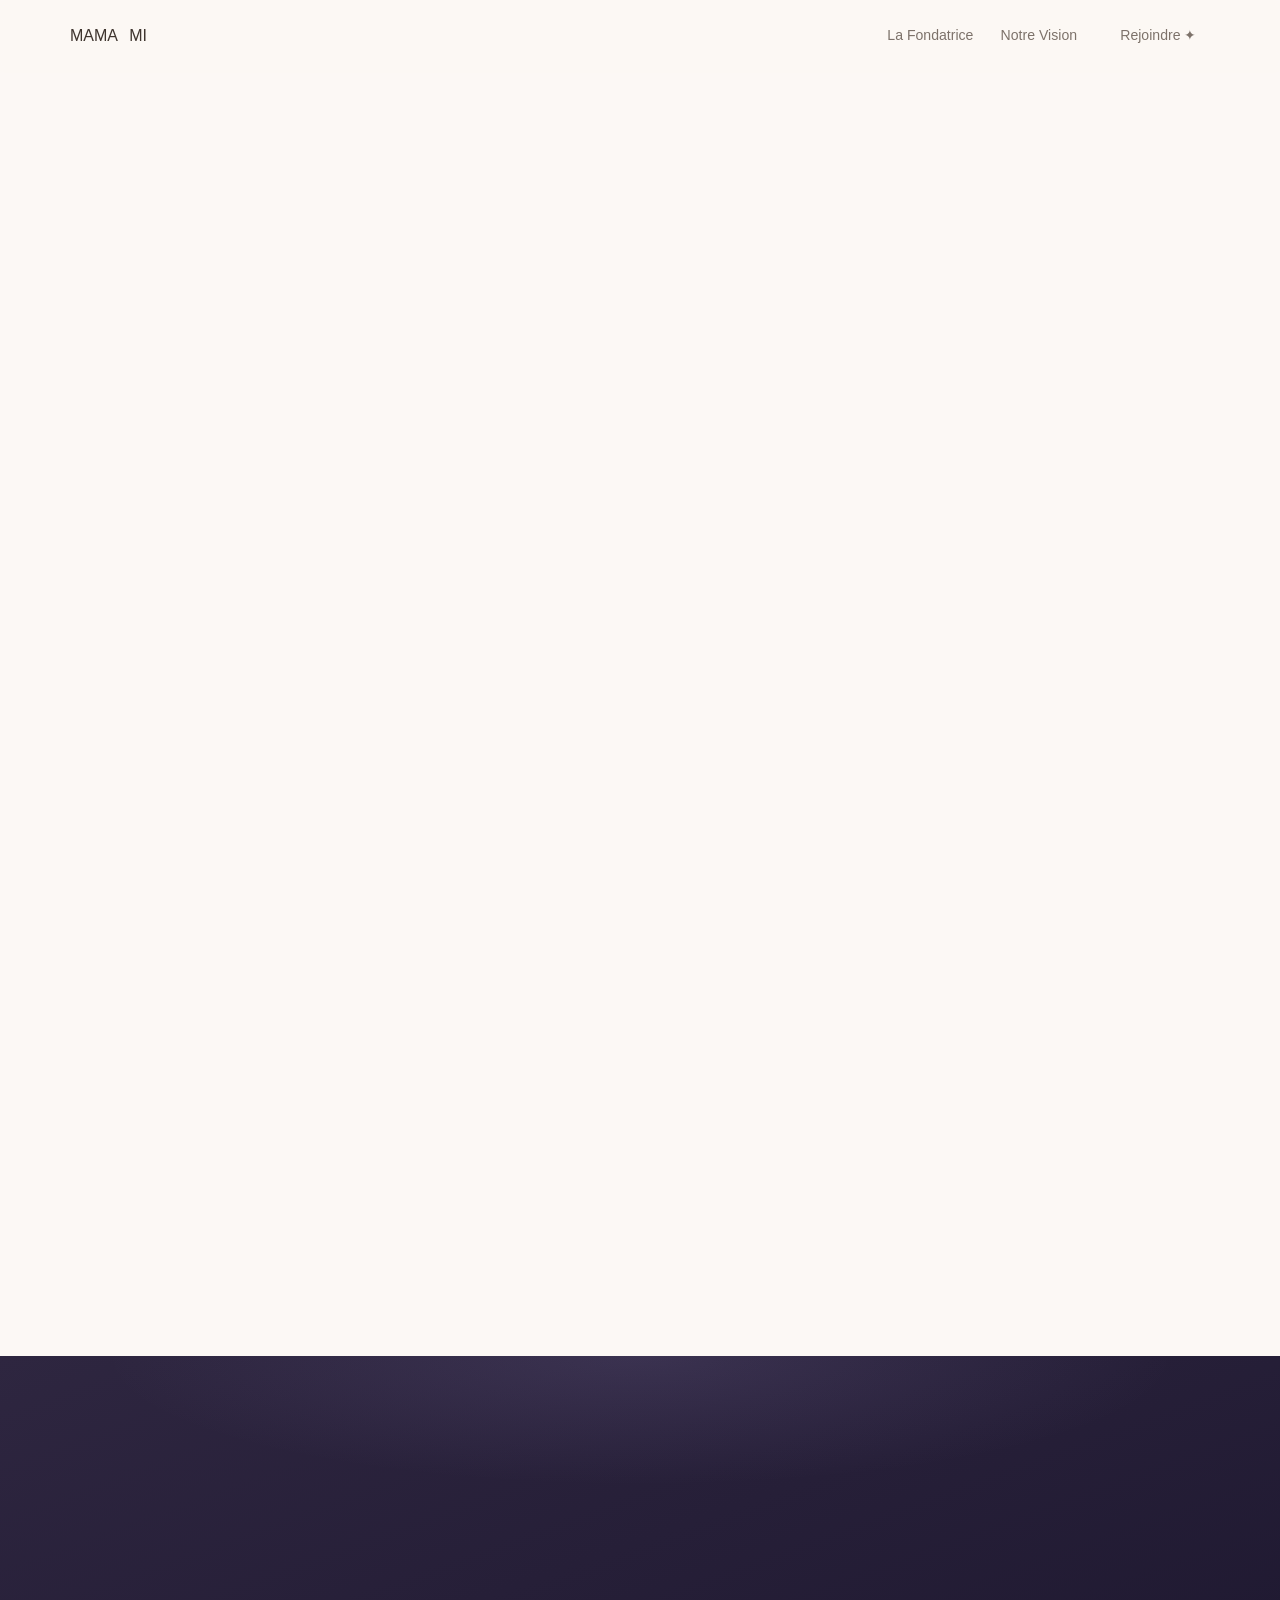
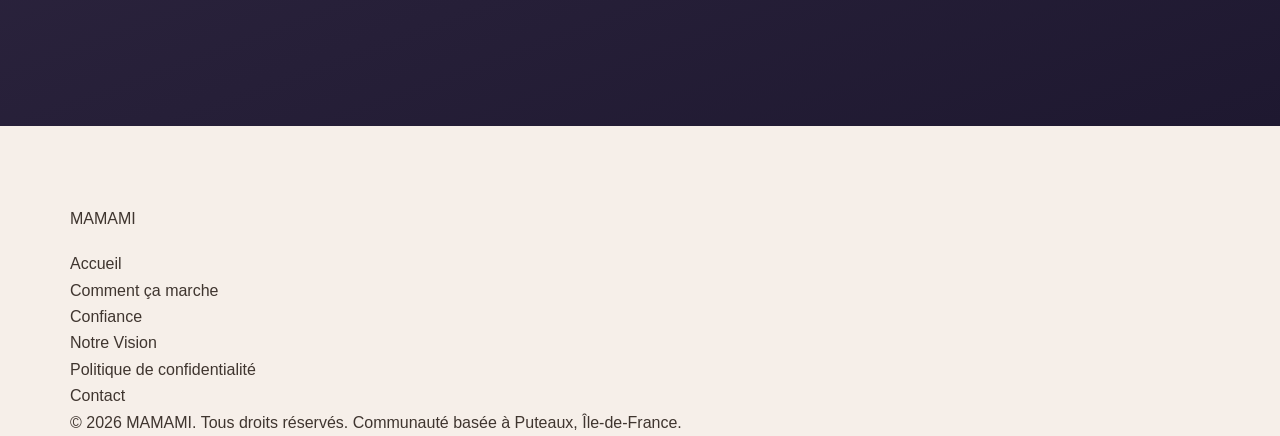
==== fondatrice.html @ 54c0ead6 "Initial commit — MAMAMI landing page" ====
<!DOCTYPE html>
<html lang="fr">

<head>
    <meta charset="UTF-8">
    <meta name="viewport" content="width=device-width, initial-scale=1.0">
    <title>La Fondatrice — MAMAMI</title>
    <meta name="description"
        content="Découvrez l'histoire de la fondatrice de MAMAMI et pourquoi elle a créé cette communauté d'entraide vérifiée pour mamans solos en Île-de-France.">
    <meta name="theme-color" content="#C4704B">
    <link rel="stylesheet" href="css/style.css">
    <link rel="icon"
        href="data:image/svg+xml,<svg xmlns='http://www.w3.org/2000/svg' viewBox='0 0 100 100'><text y='.9em' font-size='90'>🤝</text></svg>">
</head>

<body>

    <!-- ===== NAVIGATION ===== -->
    <nav class="nav" id="nav">
        <div class="container nav__inner">
            <a href="/" class="nav__logo">MAMA<span>MI</span></a>
            <ul class="nav__links" id="navLinks">
                <li><a href="fondatrice.html">La Fondatrice</a></li>
                <li><a href="vision.html">Notre Vision</a></li>
                <li><a href="index.html#rejoindre" class="nav__cta">Rejoindre ✦</a></li>
            </ul>
            <button class="nav__toggle" id="navToggle" aria-label="Menu">
                <span></span><span></span><span></span>
            </button>
        </div>
    </nav>

    <!-- ===== FOUNDER STORY ===== -->
    <section class="story">
        <div class="container">
            <div class="story__content reveal">
                <span class="label">La fondatrice</span>
                <h1>Bonjour, je suis Zeynep.</h1>
                <p class="story__lead">
                    Je suis maman solo, et je vis à Puteaux. Comme beaucoup d'entre vous, j'ai connu cette sensation de
                    vertige quand on réalise que l'on doit tout porter : la charge mentale, le travail, l'éducation, et
                    l'imprévu qui vient tout bousculer.
                </p>
                <p class="story__lead">
                    Un soir de fièvre, avec une réunion cruciale le lendemain matin à 8h et absolument personne pour
                    m'aider, j'ai touché du doigt la réalité brutale de l'isolement parental en ville. Pas de famille à
                    côté, pas de voisin à qui confier ses clés. Juste moi.
                </p>
            </div>
        </div>
    </section>

    <!-- ===== THE WHY ===== -->
    <section class="pillars" style="background: var(--color-bg-warm);">
        <div class="container">
            <div class="section-header reveal">
                <span class="label">Le déclic</span>
                <h2>Transformer la vulnérabilité en force</h2>
            </div>

            <div class="story__content reveal" style="max-width: 720px; margin: var(--space-xl) auto 0;">
                <p class="story__lead">
                    Pendant longtemps, j'ai cru que demander de l'aide était un aveu d'échec. Que je devais être cette «
                    super maman » qui gère la tempête en silence. Mais la perfection est un mythe épuisant.
                </p>
                <p class="story__lead">
                    En discutant avec d'autres mamans à la sortie de l'école ou au parc de l'Île de Puteaux, j'ai
                    réalisé une chose frappante : nous étions des dizaines à vivre exactement la même chose, à 500
                    mètres d'écart. Nous étions toutes seules, séparément.
                </p>
                <p class="story__lead">
                    Alors j'ai fait quelque chose de simple : j'ai créé un groupe WhatsApp avec 5 mamans du quartier. On
                    s'est organisées. Lundi, c'est moi qui récupère tes enfants. Mercredi, c'est toi. On se relayait
                    naturellement, comme si ça avait toujours existé.
                </p>
                <p class="story__lead">
                    En trois semaines, ce petit groupe a changé ma vie. J'ai dormi une nuit complète pour la première
                    fois en des mois. J'ai pu honorer un rendez-vous professionnel sans culpabilité. Et surtout, mes
                    enfants avaient de nouveaux copains, et moi, de vraies alliées.
                </p>
                <p class="story__lead">
                    C'est de là qu'est née l'idée de MAMAMI. Si 5 mamans sur un groupe WhatsApp pouvaient transformer
                    nos quotidiens, que ferait un vrai réseau structuré, vérifié et bienveillant à l'échelle d'un
                    quartier entier ?
                </p>

                <div class="story__quote" style="margin-top: calc(var(--space-xl) * 0.8);">
                    <p>« Je ne veux plus jamais qu'une maman solo doive choisir entre son travail et son enfant par
                        manque d'une main tendue. Notre meilleure ressource, c'est nous. »</p>
                    <div
                        style="margin-top: 1rem; font-weight: 600; font-size: 1.1rem; color: var(--color-primary); text-align: right;">
                        — Zeynep</div>
                </div>
            </div>
        </div>
    </section>

    <!-- ===== FOUNDER VIDEO ===== -->
    <section class="founder-video">
        <div class="container">
            <div class="section-header reveal">
                <span class="label">En vidéo</span>
                <h2>Mon histoire, en 3 minutes</h2>
            </div>

            <div class="founder-video__wrapper reveal">
                <div class="founder-video__placeholder">
                    <div class="founder-video__play">▶</div>
                    <p class="founder-video__caption">Vidéo bientôt disponible — La fondatrice raconte l'histoire de
                        MAMAMI</p>
                </div>
            </div>
        </div>
    </section>

    <!-- ===== MY VISION ===== -->
    <section style="background: var(--color-bg-warm);">
        <div class="container">
            <div class="section-header reveal">
                <span class="label">Ma vision</span>
                <h2>Ce que je crois profondément</h2>
            </div>

            <div class="pillars__grid" style="margin-top: var(--space-xl);">
                <div class="pillar reveal reveal-delay-1">
                    <div class="pillar__icon">🤝</div>
                    <h3>L'entraide, pas la charité</h3>
                    <p>Chaque maman donne ET reçoit. Les Mamains garantissent l'équilibre. Personne ne doit se sentir
                        redevable. C'est de la réciprocité, pas de la pitié.</p>
                </div>

                <div class="pillar reveal reveal-delay-2">
                    <div class="pillar__icon">🛡️</div>
                    <h3>La confiance avant tout</h3>
                    <p>J'interviewe personnellement chaque nouvelle membre. C'est plus lent. C'est plus dur à scaler.
                        Mais c'est la seule façon de construire un vrai village.</p>
                </div>

                <div class="pillar reveal reveal-delay-3">
                    <div class="pillar__icon">📍</div>
                    <h3>Le quartier, pas le pays</h3>
                    <p>10 mamans vérifiées à 10 minutes de chez vous, c'est infiniment plus précieux que 10 000
                        dispersées partout en France. C'est pourquoi nous construisons quartier par quartier.</p>
                </div>
            </div>
        </div>
    </section>

    <!-- ===== CTA ===== -->
    <section class="waitlist-cta">
        <div class="container text-center">
            <div class="reveal">
                <h2>Envie de rejoindre le village ?</h2>
                <p class="subtitle">Inscrivez-vous à la liste d'attente. Je vous recontacterai personnellement.</p>
            </div>
            <div class="reveal"
                style="display: flex; gap: 1rem; justify-content: center; flex-wrap: wrap; margin-top: var(--space-lg);">
                <a href="index.html#rejoindre" class="btn btn--primary btn--large btn--glow">Rejoindre la liste
                    d'attente ✦</a>
                <a href="mailto:contact@mamami.fr" class="btn btn--secondary btn--large"
                    style="border-color: rgba(255,255,255,0.3); color: var(--color-white);">M'écrire directement</a>
            </div>
        </div>
    </section>

    <!-- ===== FOOTER ===== -->
    <footer class="footer">
        <div class="container footer__inner">
            <a href="/" class="footer__logo">MAMAMI</a>
            <ul class="footer__links">
                <li><a href="index.html">Accueil</a></li>
                <li><a href="index.html#comment-ca-marche">Comment ça marche</a></li>
                <li><a href="index.html#confiance">Confiance</a></li>
                <li><a href="vision.html">Notre Vision</a></li>
                <li><a href="politique-de-confidentialite.html">Politique de confidentialité</a></li>
                <li><a href="mailto:contact@mamami.fr">Contact</a></li>
            </ul>
            <p class="footer__copy">© 2026 MAMAMI. Tous droits réservés. Communauté basée à Puteaux, Île-de-France.</p>
        </div>
    </footer>

    <script src="js/main.js"></script>
</body>

</html>
---- css/style.css ----
/* ============================================================
   MAMAMI — Design System
   Soft Parisian aesthetic: lavender · peach · sage · warm beige
   ============================================================ */

/* ===== DESIGN TOKENS ===== */
:root {
  --bg:              #FCF8F5;
  --bg-beige:        #F6EFE9;
  --lavender:        #B7A6E6;
  --lavender-hover:  #9C8BDB;
  --lavender-deep:   #8070CF;
  --lavender-light:  rgba(183,166,230,.13);
  --lavender-xlight: rgba(183,166,230,.07);
  --peach:           #F4D6C8;
  --dusty-pink:      #EAC7C1;
  --sage:            #D8E2D0;
  --text:            #3F352F;
  --text-secondary:  #7D726A;
  --text-light:      #A89C96;
  --border:          #E9DED7;
  --white:           #FFFFFF;

  --font-serif: 'Cormorant Garamond', Georgia, serif;
  --font-sans:  'Inter', -apple-system, BlinkMacSystemFont, sans-serif;

  --radius-sm:   8px;
  --radius-md:   16px;
  --radius-lg:   28px;
  --radius-xl:   40px;
  --radius-pill: 999px;

  --shadow-soft: 0 4px 24px rgba(63,53,47,.07);
  --shadow-card: 0 8px 36px rgba(63,53,47,.09);

  --transition: 220ms ease;
}

/* ===== RESET ===== */
*, *::before, *::after { box-sizing: border-box; margin: 0; padding: 0; }
html { scroll-behavior: smooth; -webkit-text-size-adjust: 100%; }
body {
  font-family: var(--font-sans);
  background: var(--bg);
  color: var(--text);
  font-size: 16px;
  line-height: 1.65;
  overflow-x: hidden;
}
img { display: block; max-width: 100%; }
a { color: inherit; text-decoration: none; }
ul { list-style: none; }
button { border: none; background: none; cursor: pointer; font: inherit; }
input, textarea, select { font: inherit; }

/* ===== LAYOUT ===== */
.container {
  width: min(1140px, 100% - 3rem);
  margin-inline: auto;
}

/* ===== TYPOGRAPHY ===== */
h1, h2, h3, h4 {
  font-family: var(--font-serif);
  font-weight: 400;
  line-height: 1.18;
  letter-spacing: -.01em;
}
h1 { font-size: clamp(2.5rem, 5.5vw, 4rem); }
h2 { font-size: clamp(1.9rem, 3.8vw, 2.9rem); }
h3 { font-size: clamp(1.25rem, 2vw, 1.6rem); }
h4 { font-size: 1.1rem; }

em { font-style: italic; color: var(--lavender-deep); }
strong { font-weight: 600; }

.overline {
  display: inline-block;
  font-family: var(--font-sans);
  font-size: .78rem;
  font-weight: 500;
  letter-spacing: .12em;
  text-transform: uppercase;
  color: var(--lavender-deep);
  margin-bottom: 1rem;
}

.section-header {
  text-align: center;
  max-width: 660px;
  margin: 0 auto 3.5rem;
}
.section-header h2 { margin-bottom: .7rem; }
.section-header__sub {
  color: var(--text-secondary);
  font-size: 1.05rem;
  margin-top: .75rem;
}

/* ===== BUTTONS ===== */
.btn {
  display: inline-flex;
  align-items: center;
  justify-content: center;
  gap: .4rem;
  padding: .78rem 1.85rem;
  font-family: var(--font-sans);
  font-size: .9rem;
  font-weight: 500;
  transition: background var(--transition), color var(--transition),
              box-shadow var(--transition), transform var(--transition);
}
.btn--pill { border-radius: var(--radius-pill); }
.btn--lg   { padding: .92rem 2.2rem; font-size: .95rem; }

.btn--lavender {
  background: var(--lavender);
  color: var(--white);
}
.btn--lavender:hover {
  background: var(--lavender-hover);
  box-shadow: 0 6px 20px rgba(183,166,230,.4);
  transform: translateY(-1px);
}
.btn--ghost {
  background: transparent;
  color: var(--text-secondary);
  border: 1.5px solid var(--border);
}
.btn--ghost:hover {
  border-color: var(--lavender);
  color: var(--lavender-deep);
  background: var(--lavender-xlight);
}
.btn--outline {
  background: transparent;
  color: var(--lavender-deep);
  border: 1.5px solid var(--lavender);
}
.btn--outline:hover {
  background: var(--lavender-xlight);
  box-shadow: 0 4px 14px rgba(183,166,230,.22);
  transform: translateY(-1px);
}
.btn--white {
  background: var(--white);
  color: var(--lavender-deep);
}
.btn--white:hover {
  background: rgba(255,255,255,.92);
  box-shadow: 0 6px 20px rgba(0,0,0,.15);
  transform: translateY(-1px);
}

/* ===== SCROLL REVEAL ===== */
.reveal {
  opacity: 0;
  transform: translateY(28px);
  transition: opacity .72s cubic-bezier(.22,.68,0,1.2),
              transform .72s cubic-bezier(.22,.68,0,1.2);
}
.reveal.in-view {
  opacity: 1;
  transform: none;
}
.reveal-delay-1 { transition-delay: .10s; }
.reveal-delay-2 { transition-delay: .20s; }
.reveal-delay-3 { transition-delay: .30s; }

/* ===== FLOATING BG BLOBS ===== */
.bg-blobs { position: fixed; inset: 0; pointer-events: none; z-index: 0; overflow: hidden; }
.bg-blob {
  position: absolute;
  border-radius: 50%;
  filter: blur(80px);
  opacity: .55;
  animation: blob-drift 22s ease-in-out infinite;
}
.bg-blob--1 {
  width: 520px; height: 520px;
  background: radial-gradient(circle, rgba(183,166,230,.22) 0%, transparent 70%);
  top: -140px; left: -100px;
  animation-delay: 0s;
}
.bg-blob--2 {
  width: 400px; height: 400px;
  background: radial-gradient(circle, rgba(244,214,200,.28) 0%, transparent 70%);
  top: 30%; right: -100px;
  animation-delay: -7s;
}
.bg-blob--3 {
  width: 450px; height: 450px;
  background: radial-gradient(circle, rgba(216,226,208,.2) 0%, transparent 70%);
  bottom: -100px; left: 30%;
  animation-delay: -14s;
}
@keyframes blob-drift {
  0%, 100% { transform: translate(0, 0) scale(1); }
  33%       { transform: translate(30px, -40px) scale(1.06); }
  66%       { transform: translate(-20px, 30px) scale(.95); }
}

/* ===== NAVIGATION ===== */
.nav {
  position: fixed;
  top: 0; left: 0; right: 0;
  z-index: 100;
  backdrop-filter: blur(16px) saturate(160%);
  -webkit-backdrop-filter: blur(16px) saturate(160%);
  background: rgba(252,248,245,.82);
  border-bottom: 1px solid transparent;
  transition: border-color var(--transition), box-shadow var(--transition);
}
.nav.scrolled {
  border-color: var(--border);
  box-shadow: 0 2px 18px rgba(63,53,47,.06);
}
.nav__inner {
  display: flex;
  align-items: center;
  gap: 2rem;
  height: 72px;
}

.nav__logo {
  display: flex;
  align-items: center;
  gap: .7rem;
  flex-shrink: 0;
}
.nav__logo-mark { flex-shrink: 0; }
.nav__logo-text {
  display: flex;
  flex-direction: column;
  line-height: 1.1;
}
.nav__logo-line1 {
  font-family: var(--font-serif);
  font-size: 1.08rem;
  font-weight: 400;
  color: var(--text);
  letter-spacing: -.005em;
}
.nav__logo-line2 {
  font-family: var(--font-serif);
  font-size: .88rem;
  font-style: italic;
  color: var(--text-secondary);
  letter-spacing: .01em;
}

.nav__links {
  display: flex;
  gap: 0;
  margin-left: auto;
}
.nav__links a {
  font-size: .88rem;
  font-weight: 400;
  color: var(--text-secondary);
  padding: .4rem .85rem;
  border-radius: var(--radius-pill);
  transition: color var(--transition), background var(--transition);
}
.nav__links a:hover {
  color: var(--text);
  background: var(--lavender-xlight);
}

.nav__cta { margin-left: 1rem; flex-shrink: 0; }

.nav__toggle {
  display: none;
  flex-direction: column;
  gap: 5px;
  width: 28px;
  padding: 2px;
  margin-left: auto;
}
.nav__toggle span {
  display: block;
  height: 1.5px;
  background: var(--text);
  border-radius: 2px;
  transition: all var(--transition);
}
.nav__toggle.open span:nth-child(1) { transform: translateY(6.5px) rotate(45deg); }
.nav__toggle.open span:nth-child(2) { opacity: 0; }
.nav__toggle.open span:nth-child(3) { transform: translateY(-6.5px) rotate(-45deg); }

/* ===== WAVE DIVIDER ===== */
.wave-divider { line-height: 0; overflow: hidden; }
.wave-divider svg { display: block; width: 100%; height: 70px; }
.wave-divider--flip { background: var(--bg-beige); }
.wave-divider--flip svg { transform: scaleX(-1); }

/* ===== HERO ===== */
.hero {
  position: relative;
  padding: calc(72px + 5rem) 0 4rem;
  min-height: 92vh;
  display: flex;
  align-items: center;
  z-index: 1;
}
.hero__grid {
  display: grid;
  grid-template-columns: 1fr 1fr;
  gap: 5rem;
  align-items: center;
}

.hero__content { max-width: 540px; }
.hero__headline {
  font-size: clamp(2.6rem, 5vw, 3.8rem);
  line-height: 1.12;
  color: var(--text);
  margin-bottom: 1.4rem;
}
.hero__headline em {
  display: block;
  font-style: italic;
  color: var(--lavender-deep);
}
.hero__body {
  font-size: 1.08rem;
  color: var(--text-secondary);
  margin-bottom: 2.2rem;
  max-width: 460px;
  line-height: 1.7;
}
.hero__actions {
  display: flex;
  flex-wrap: wrap;
  gap: .85rem;
  margin-bottom: 2.4rem;
}

.hero__proof {
  display: flex;
  align-items: center;
  gap: 1rem;
}
.avatars { display: flex; }
.avatar {
  width: 34px; height: 34px;
  border-radius: 50%;
  border: 2.5px solid var(--white);
  margin-left: -9px;
  flex-shrink: 0;
}
.avatars .avatar:first-child { margin-left: 0; }

.hero__proof-badge {
  display: inline-flex;
  align-items: center;
  gap: .5rem;
  font-size: .82rem;
  font-weight: 500;
  color: var(--text-secondary);
  background: rgba(255,255,255,.72);
  border: 1px solid var(--border);
  padding: .38rem .9rem;
  border-radius: var(--radius-pill);
  backdrop-filter: blur(8px);
}
.pulse {
  display: inline-block;
  width: 7px; height: 7px;
  border-radius: 50%;
  background: #6BC078;
  box-shadow: 0 0 0 0 rgba(107,192,120,.55);
  animation: pulse-ring 1.8s ease-out infinite;
}
@keyframes pulse-ring {
  0%   { box-shadow: 0 0 0 0 rgba(107,192,120,.55); }
  70%  { box-shadow: 0 0 0 7px rgba(107,192,120,0); }
  100% { box-shadow: 0 0 0 0 rgba(107,192,120,0); }
}

/* Hero right visual */
.hero__visual {
  position: relative;
  display: flex;
  align-items: center;
  justify-content: center;
  min-height: 480px;
}
.hero__deco-blob {
  position: absolute;
  border-radius: 50%;
  filter: blur(42px);
}
.hero__deco-blob--peach {
  width: 260px; height: 260px;
  background: rgba(244,214,200,.65);
  top: -40px; right: 10px;
}
.hero__deco-blob--lavender {
  width: 200px; height: 200px;
  background: rgba(183,166,230,.48);
  bottom: 10px; left: 20px;
}
.hero__img-frame {
  position: relative;
  z-index: 2;
  width: 380px; height: 440px;
  border-radius: 62% 38% 55% 45% / 48% 52% 48% 52%;
  overflow: hidden;
  animation: morph-frame 14s ease-in-out infinite;
  box-shadow: 0 24px 64px rgba(63,53,47,.14);
}
.hero__img {
  width: 100%; height: 100%;
  object-fit: cover;
  object-position: center;
}
@keyframes morph-frame {
  0%   { border-radius: 62% 38% 55% 45% / 48% 52% 48% 52%; }
  33%  { border-radius: 45% 55% 42% 58% / 55% 45% 55% 45%; }
  66%  { border-radius: 58% 42% 66% 34% / 42% 58% 42% 58%; }
  100% { border-radius: 62% 38% 55% 45% / 48% 52% 48% 52%; }
}
.hero__leaf {
  position: absolute;
  width: 65px;
  right: -10px;
  top: 50%;
  transform: translateY(-50%);
  z-index: 3;
  opacity: .75;
}
.hero__dots {
  position: absolute;
  width: 90px;
  top: 16px;
  right: 54px;
  z-index: 1;
  opacity: .8;
}
.hero__heart-deco {
  position: absolute;
  top: 28px;
  left: 28px;
  z-index: 3;
  animation: float-heart 4s ease-in-out infinite;
}
@keyframes float-heart {
  0%, 100% { transform: translateY(0); }
  50%       { transform: translateY(-8px); }
}

/* ===== MISSION ===== */
.mission {
  background: var(--bg-beige);
  padding: 6rem 0;
}
.mission__grid {
  display: grid;
  grid-template-columns: 1fr 1fr;
  gap: 5rem;
  align-items: center;
}
.mission__visual {
  position: relative;
  display: flex;
  align-items: center;
  justify-content: center;
  min-height: 400px;
}
.mission__watercolor {
  position: absolute;
  width: 300px; height: 300px;
  border-radius: 60% 40% 50% 50% / 50% 55% 45% 50%;
  background: linear-gradient(135deg, rgba(244,214,200,.55) 0%, rgba(183,166,230,.25) 100%);
  left: 50%; top: 50%;
  transform: translate(-50%, -50%);
}
.mission__artwork { position: relative; z-index: 1; width: 260px; }
.mission__content { max-width: 480px; }
.mission__content h2  { margin-bottom: 1.2rem; }
.mission__content p   { color: var(--text-secondary); margin-bottom: 2rem; line-height: 1.75; }

/* ===== FEATURES ===== */
.features {
  background: var(--bg);
  padding: 6rem 0;
}
.features__grid {
  display: grid;
  grid-template-columns: repeat(4, 1fr);
  gap: 1.5rem;
}
.feature-card {
  background: var(--white);
  border-radius: var(--radius-lg);
  padding: 2.2rem 1.6rem;
  box-shadow: var(--shadow-soft);
  border: 1px solid rgba(233,222,215,.6);
  transition: transform var(--transition), box-shadow var(--transition);
}
.feature-card:hover {
  transform: translateY(-5px);
  box-shadow: var(--shadow-card);
}
.feature-card__icon-wrap {
  width: 56px; height: 56px;
  border-radius: 50%;
  display: flex;
  align-items: center;
  justify-content: center;
  margin-bottom: 1.4rem;
}
.feature-card h3 {
  font-size: 1.15rem;
  margin-bottom: .65rem;
  line-height: 1.25;
}
.feature-card p {
  font-size: .88rem;
  color: var(--text-secondary);
  line-height: 1.6;
}

/* ===== HOW IT WORKS ===== */
.howworks {
  background: var(--bg-beige);
  padding: 6rem 0;
}
.pillars__grid {
  display: grid;
  grid-template-columns: repeat(3, 1fr);
  gap: 1.5rem;
}
.pillar-card {
  background: var(--white);
  border-radius: var(--radius-lg);
  padding: 2.4rem;
  box-shadow: var(--shadow-soft);
  border: 1px solid rgba(233,222,215,.5);
  transition: transform var(--transition), box-shadow var(--transition);
}
.pillar-card:hover {
  transform: translateY(-4px);
  box-shadow: var(--shadow-card);
}
.pillar-card__tag {
  display: inline-block;
  font-size: .7rem;
  font-weight: 600;
  letter-spacing: .1em;
  text-transform: uppercase;
  color: var(--lavender-deep);
  background: var(--lavender-light);
  padding: .28rem .8rem;
  border-radius: var(--radius-pill);
  margin-bottom: 1.2rem;
}
.pillar-card__icon { font-size: 2rem; margin-bottom: 1rem; }
.pillar-card h3 { font-size: 1.3rem; margin-bottom: .7rem; }
.pillar-card > p {
  color: var(--text-secondary);
  font-size: .9rem;
  margin-bottom: 1.2rem;
  line-height: 1.65;
}
.pillar-card__list { display: flex; flex-direction: column; gap: .5rem; }
.pillar-card__list li {
  font-size: .83rem;
  color: var(--text-secondary);
  padding-left: 1.1rem;
  position: relative;
  line-height: 1.4;
}
.pillar-card__list li::before {
  content: '';
  position: absolute;
  left: 0; top: .48em;
  width: 5px; height: 5px;
  border-radius: 50%;
  background: var(--lavender);
}

/* ===== TESTIMONIALS ===== */
.testimonials {
  background: var(--bg);
  padding: 6rem 0;
  position: relative;
  overflow: hidden;
}
.testimonials__bg-leaf {
  position: absolute;
  width: 200px;
  right: -60px; top: 50%;
  transform: translateY(-50%);
  opacity: .35;
}
.testimonials__grid {
  display: grid;
  grid-template-columns: repeat(3, 1fr);
  gap: 1.5rem;
}
.testi-card {
  background: var(--white);
  border-radius: var(--radius-lg);
  padding: 2.4rem;
  box-shadow: var(--shadow-soft);
  border: 1px solid rgba(233,222,215,.5);
  transition: transform var(--transition), box-shadow var(--transition);
}
.testi-card:hover {
  transform: translateY(-4px);
  box-shadow: var(--shadow-card);
}
.testi-card__quote {
  font-family: var(--font-serif);
  font-size: 3rem;
  line-height: 1;
  color: rgba(183,166,230,.3);
  margin-bottom: .6rem;
}
.testi-card__text {
  font-style: italic;
  font-family: var(--font-serif);
  font-size: 1.05rem;
  color: var(--text-secondary);
  line-height: 1.65;
  margin-bottom: 1.6rem;
}
.testi-card__author { display: flex; align-items: center; gap: .85rem; }
.testi-card__avatar { width: 40px; height: 40px; border-radius: 50%; flex-shrink: 0; }
.testi-card__author strong {
  display: block;
  font-family: var(--font-sans);
  font-size: .9rem;
  font-weight: 600;
  color: var(--text);
}
.testi-card__author span { font-size: .78rem; color: var(--text-light); }

.testimonials__dots {
  display: flex;
  justify-content: center;
  gap: .5rem;
  margin-top: 2.5rem;
}
.dot {
  width: 8px; height: 8px;
  border-radius: 50%;
  background: var(--border);
  transition: background var(--transition), width var(--transition);
}
.dot--active { background: var(--lavender); width: 22px; border-radius: 4px; }

/* ===== COMMUNITY BANNER ===== */
.banner { padding: 3rem 0; }
.banner__inner {
  position: relative;
  background: linear-gradient(140deg, #8070CF 0%, #B7A6E6 55%, #9C8BDB 100%);
  border-radius: var(--radius-xl);
  padding: 4rem 5rem;
  display: grid;
  grid-template-columns: 1fr 1.3fr;
  gap: 3rem;
  align-items: center;
  overflow: hidden;
}
.banner__deco-1, .banner__deco-2 {
  position: absolute;
  border-radius: 50%;
  pointer-events: none;
}
.banner__deco-1 {
  width: 300px; height: 300px;
  background: rgba(255,255,255,.06);
  top: -80px; left: -80px;
}
.banner__deco-2 {
  width: 200px; height: 200px;
  background: rgba(255,255,255,.05);
  bottom: -60px; right: 160px;
}
.banner__visual { position: relative; z-index: 1; }
.banner__hands { width: 160px; height: 160px; margin: 0 auto; }
.banner__hands svg { width: 100%; height: 100%; }
.banner__content { position: relative; z-index: 1; }
.banner__content h2 {
  color: var(--white);
  font-size: clamp(1.6rem, 2.8vw, 2.2rem);
  margin-bottom: .9rem;
}
.banner__content p {
  color: rgba(255,255,255,.82);
  margin-bottom: 2rem;
  font-size: 1rem;
  line-height: 1.65;
}

/* ===== BLOG ===== */
.blog {
  background: var(--bg-beige);
  padding: 6rem 0;
}
.blog__grid {
  display: grid;
  grid-template-columns: repeat(3, 1fr);
  gap: 1.5rem;
  margin-bottom: 2.5rem;
}
.blog-card {
  background: var(--white);
  border-radius: var(--radius-lg);
  overflow: hidden;
  box-shadow: var(--shadow-soft);
  border: 1px solid rgba(233,222,215,.5);
  transition: transform var(--transition), box-shadow var(--transition);
}
.blog-card:hover {
  transform: translateY(-5px);
  box-shadow: var(--shadow-card);
}
.blog-card__visual {
  height: 180px;
  position: relative;
  display: flex;
  align-items: flex-end;
  padding: 1rem 1.2rem;
}
.blog-card__tag {
  display: inline-block;
  font-size: .72rem;
  font-weight: 600;
  letter-spacing: .08em;
  text-transform: uppercase;
  color: var(--text);
  background: rgba(255,255,255,.82);
  padding: .3rem .8rem;
  border-radius: var(--radius-pill);
  backdrop-filter: blur(8px);
}
.blog-card__body { padding: 1.5rem; }
.blog-card__body h3 {
  font-size: 1.1rem;
  line-height: 1.35;
  margin-bottom: 1rem;
  color: var(--text);
}
.blog-card__link {
  font-size: .85rem;
  font-weight: 600;
  color: var(--lavender-deep);
}
.blog-card__link:hover { opacity: .75; }
.blog__cta { text-align: center; }

/* ===== NEWSLETTER ===== */
.newsletter {
  background: var(--bg);
  padding: 4rem 0;
}
.newsletter__inner {
  background: var(--white);
  border-radius: var(--radius-xl);
  padding: 2.8rem 3.5rem;
  display: flex;
  align-items: center;
  gap: 2.5rem;
  box-shadow: var(--shadow-soft);
  border: 1px solid rgba(233,222,215,.5);
}
.newsletter__icon-wrap {
  width: 52px; height: 52px;
  border-radius: 50%;
  background: rgba(244,214,200,.25);
  display: flex;
  align-items: center;
  justify-content: center;
  flex-shrink: 0;
}
.newsletter__copy { flex: 1; }
.newsletter__copy h2 { font-size: 1.5rem; margin-bottom: .3rem; }
.newsletter__copy p  { color: var(--text-secondary); font-size: .9rem; }
.newsletter__form {
  display: flex;
  gap: .6rem;
  flex-shrink: 0;
}
.newsletter__form input {
  padding: .72rem 1.2rem;
  border: 1.5px solid var(--border);
  border-radius: var(--radius-pill);
  font-size: .88rem;
  color: var(--text);
  background: var(--bg);
  width: 240px;
  transition: border-color var(--transition);
  outline: none;
}
.newsletter__form input:focus { border-color: var(--lavender); }

/* ===== WAITLIST CTA ===== */
.waitlist-cta {
  background: linear-gradient(160deg, #2E2640 0%, #1E1830 100%);
  padding: 7rem 0;
  text-align: center;
  position: relative;
  overflow: hidden;
}
.waitlist-cta::before {
  content: '';
  position: absolute; inset: 0;
  background: radial-gradient(ellipse 60% 50% at 50% 0%, rgba(183,166,230,.12) 0%, transparent 70%);
  pointer-events: none;
}
.waitlist-cta h2  { color: var(--white); margin-bottom: 1rem; }
.waitlist-cta__sub {
  color: rgba(255,255,255,.7);
  max-width: 560px;
  margin: 0 auto 2.5rem;
  line-height: 1.7;
  font-size: 1.02rem;
}
.waitlist-cta__form {
  display: flex;
  gap: .7rem;
  justify-content: center;
  flex-wrap: wrap;
  margin-bottom: 1.2rem;
}
.waitlist-cta__form input {
  padding: .88rem 1.5rem;
  border: 1.5px solid rgba(255,255,255,.2);
  border-radius: var(--radius-pill);
  background: rgba(255,255,255,.08);
  color: var(--white);
  font-size: .95rem;
  width: 280px;
  outline: none;
  backdrop-filter: blur(8px);
  transition: border-color var(--transition);
}
.waitlist-cta__form input::placeholder { color: rgba(255,255,255,.45); }
.waitlist-cta__form input:focus { border-color: var(--lavender); }
.waitlist-cta__urgency {
  color: rgba(255,255,255,.55);
  font-size: .82rem;
  margin-top: 1.6rem;
}
.waitlist-cta__urgency strong { color: rgba(255,255,255,.8); font-weight: 600; }

.form__consent {
  font-size: .78rem;
  color: var(--text-light);
  max-width: 480px;
  margin: 0 auto;
  line-height: 1.6;
}
.form__consent a { text-decoration: underline; text-underline-offset: 2px; }
.form__consent--light { color: rgba(255,255,255,.4); }
.form__consent--light a { color: rgba(255,255,255,.65); }

/* ===== FOOTER ===== */
.footer {
  background: var(--bg-beige);
  padding: 5rem 0 0;
}
.footer__grid {
  display: grid;
  grid-template-columns: 1.6fr 1fr 1fr 1fr 80px;
  gap: 3rem;
  padding-bottom: 4rem;
  align-items: start;
}
.footer__logo {
  display: flex;
  align-items: center;
  gap: .65rem;
  margin-bottom: 1.2rem;
}
.footer__tagline {
  font-size: .88rem;
  color: var(--text-secondary);
  max-width: 220px;
  line-height: 1.6;
  margin-bottom: 1.5rem;
}
.footer__social { display: flex; gap: .7rem; }
.footer__social-link {
  width: 34px; height: 34px;
  border-radius: 50%;
  background: var(--white);
  border: 1.5px solid var(--border);
  display: flex;
  align-items: center;
  justify-content: center;
  color: var(--text-secondary);
  transition: color var(--transition), border-color var(--transition), transform var(--transition);
}
.footer__social-link:hover {
  color: var(--lavender-deep);
  border-color: var(--lavender);
  transform: translateY(-2px);
}
.footer__col h4 {
  font-family: var(--font-sans);
  font-size: .78rem;
  font-weight: 600;
  letter-spacing: .1em;
  text-transform: uppercase;
  color: var(--text);
  margin-bottom: 1.2rem;
}
.footer__col ul { display: flex; flex-direction: column; gap: .65rem; }
.footer__col a {
  font-size: .88rem;
  color: var(--text-secondary);
  transition: color var(--transition);
}
.footer__col a:hover { color: var(--lavender-deep); }
.footer__deco { align-self: end; opacity: .55; }
.footer__deco svg { width: 80px; }
.footer__bottom {
  border-top: 1px solid var(--border);
  padding: 1.4rem 0;
}
.footer__bottom p {
  font-size: .8rem;
  color: var(--text-light);
  text-align: center;
}

/* ===== MOBILE NAV ===== */
@media (max-width: 900px) {
  .nav__links, .nav__cta { display: none; }
  .nav__toggle { display: flex; }
  .nav__links.open {
    display: flex;
    flex-direction: column;
    position: fixed;
    inset: 72px 0 0 0;
    background: rgba(252,248,245,.97);
    backdrop-filter: blur(20px);
    padding: 2rem 2rem 3rem;
    z-index: 99;
    gap: .3rem;
    align-items: flex-start;
  }
  .nav__links.open a {
    font-size: 1.5rem;
    font-family: var(--font-serif);
    padding: .7rem 0;
    width: 100%;
    color: var(--text);
  }
}

/* ===== RESPONSIVE ===== */
@media (max-width: 1100px) {
  .features__grid { grid-template-columns: repeat(2, 1fr); }
  .footer__grid { grid-template-columns: 1fr 1fr 1fr; gap: 2rem; }
  .footer__deco { display: none; }
}

@media (max-width: 900px) {
  .hero { padding-top: calc(72px + 3.5rem); min-height: auto; }
  .hero__grid { grid-template-columns: 1fr; gap: 3rem; }
  .hero__visual { min-height: 340px; order: -1; }
  .hero__img-frame { width: 300px; height: 340px; }
  .hero__content { max-width: 100%; }

  .mission__grid { grid-template-columns: 1fr; gap: 2.5rem; }
  .mission__visual { min-height: 260px; }

  .pillars__grid { grid-template-columns: 1fr; }
  .testimonials__grid { grid-template-columns: 1fr; }
  .blog__grid { grid-template-columns: 1fr; }

  .banner__inner {
    grid-template-columns: 1fr;
    padding: 3rem 2.5rem;
    text-align: center;
  }
  .banner__visual { display: none; }

  .newsletter__inner {
    flex-direction: column;
    text-align: center;
    padding: 2.2rem;
    gap: 1.5rem;
  }
  .newsletter__form { width: 100%; flex-direction: column; }
  .newsletter__form input { width: 100%; }
}

@media (max-width: 680px) {
  .hero__actions { flex-direction: column; }
  .hero__actions .btn { width: 100%; }
  .features__grid { grid-template-columns: 1fr; }
  .footer__grid { grid-template-columns: 1fr; }
  .hero__img-frame { width: 260px; height: 300px; }
  .banner__inner { padding: 2.5rem 1.8rem; }
  .waitlist-cta__form input { width: 100%; }
  .waitlist-cta__form { flex-direction: column; align-items: center; }
  .waitlist-cta__form .btn { width: 100%; max-width: 320px; }
}
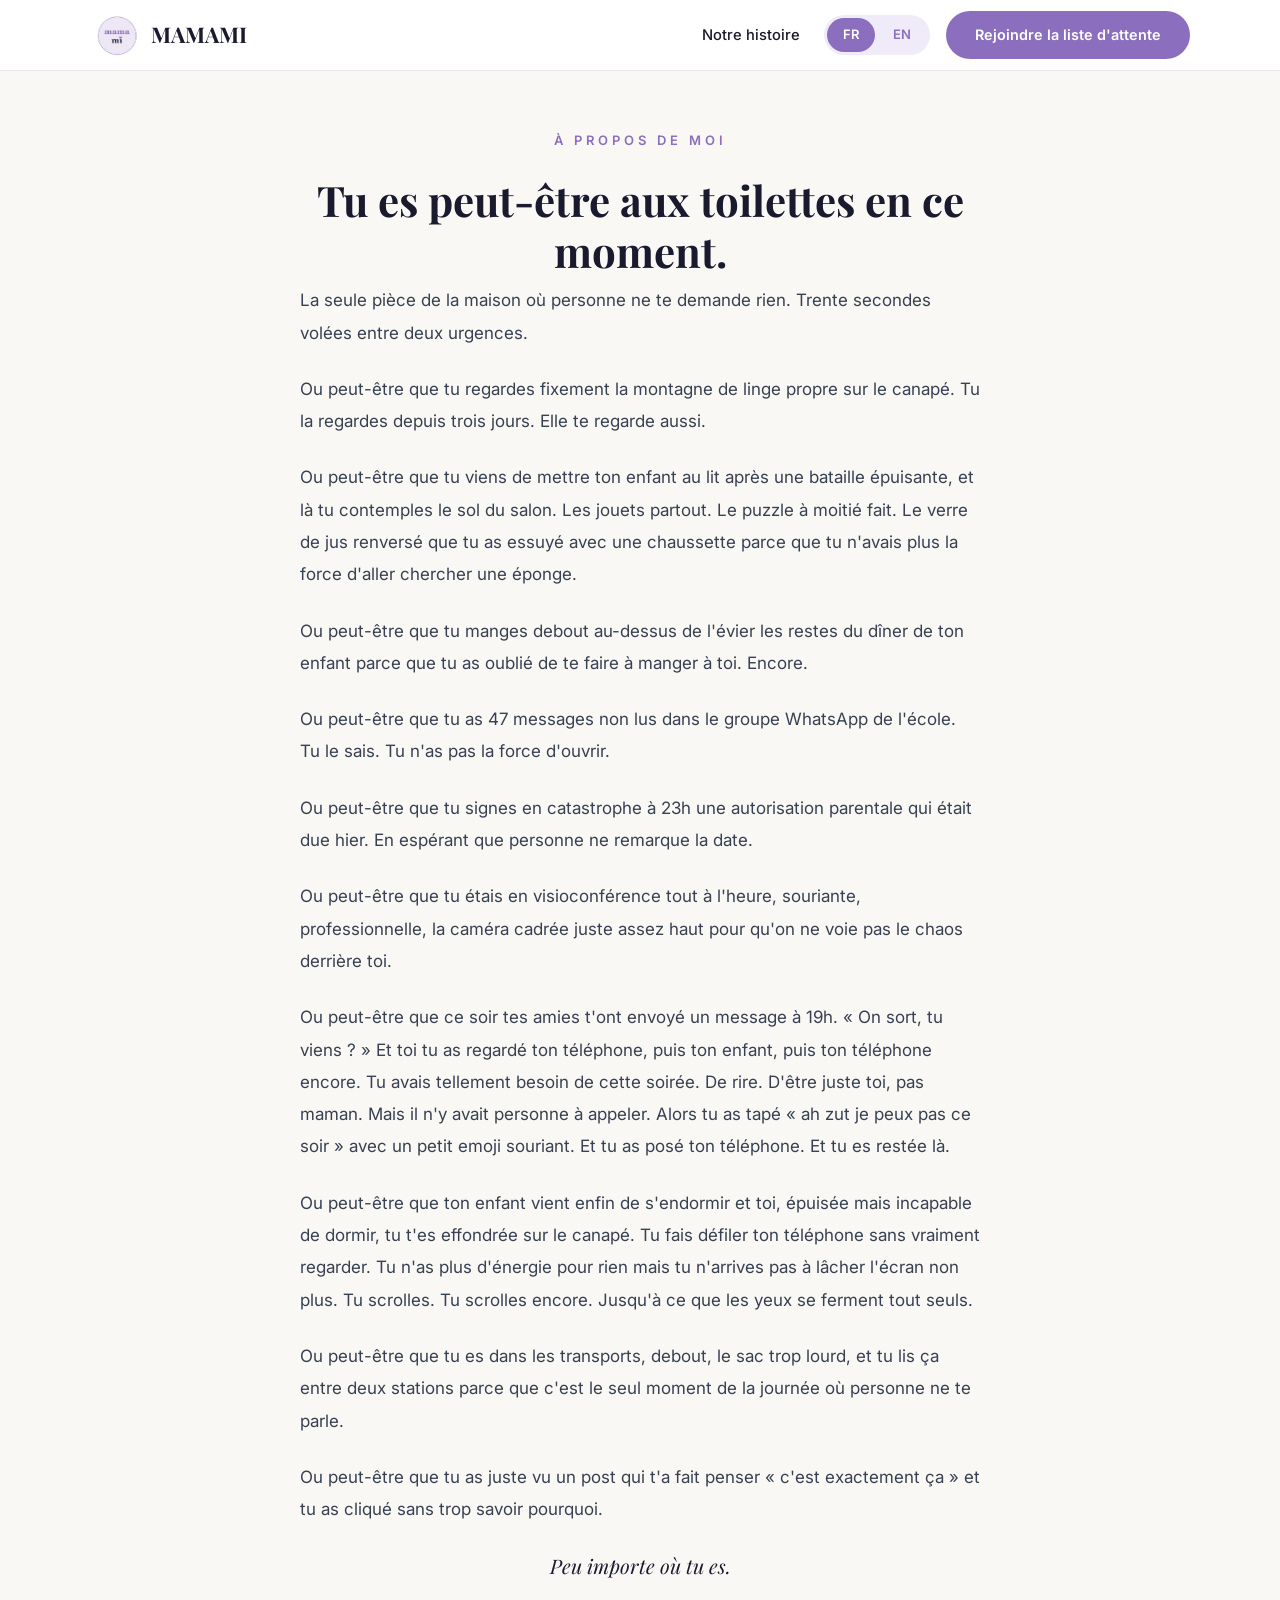
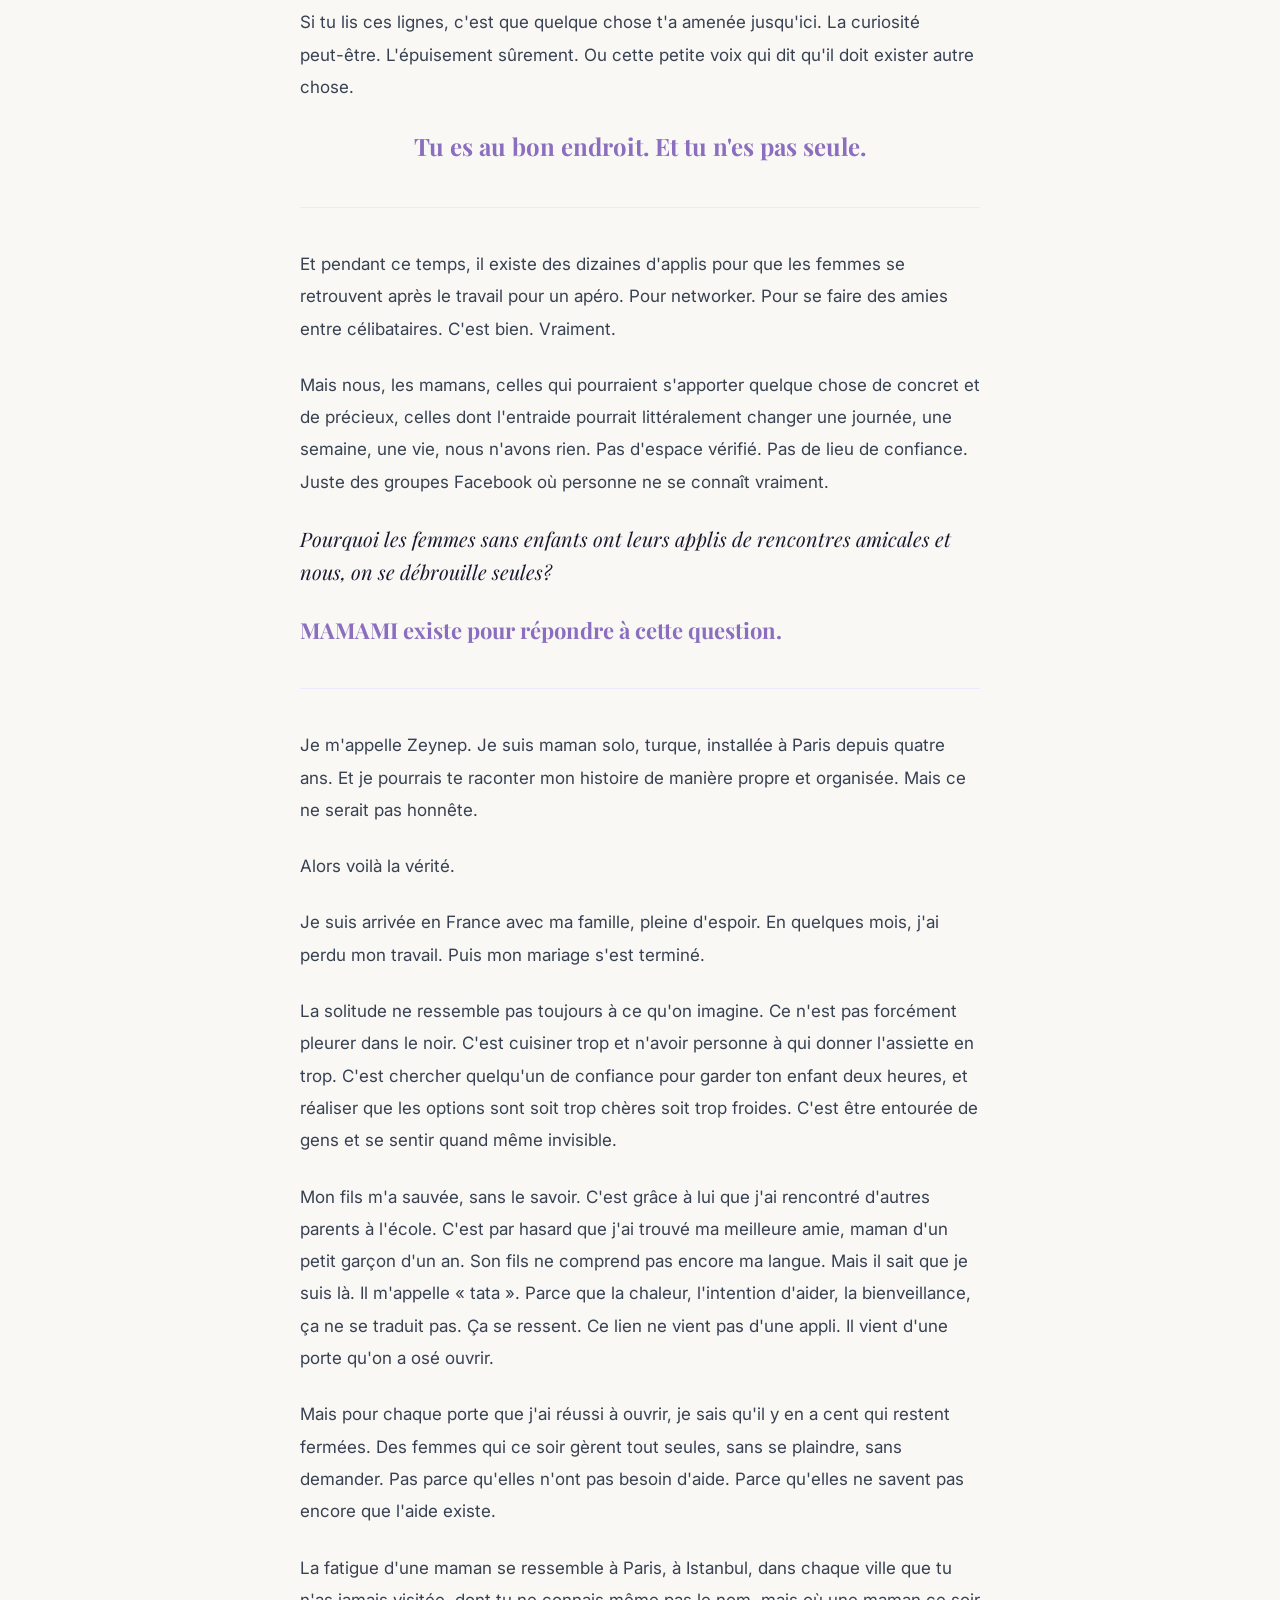
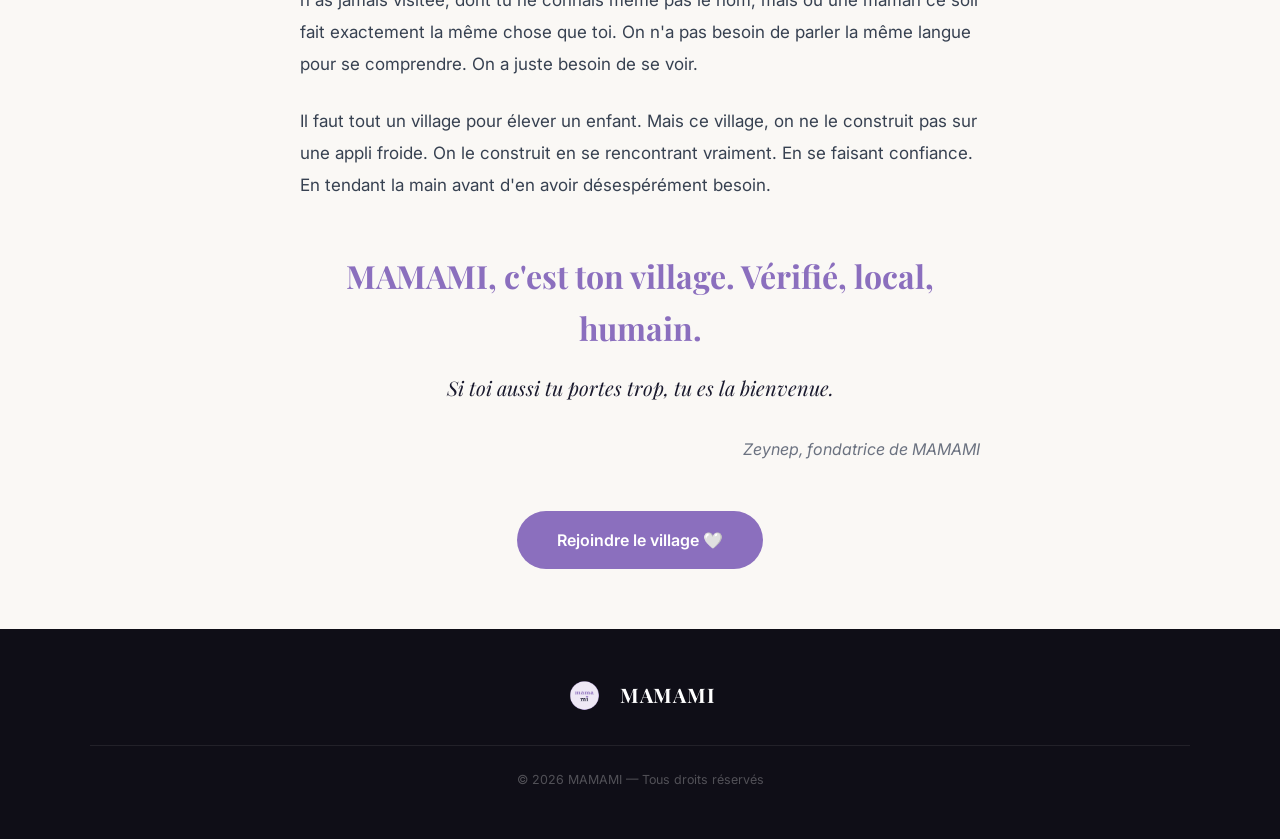
==== commit 25a0dc54: "Add fondatrice page and update hero button" ====
--- a/fondatrice.html
+++ b/fondatrice.html
@@ -1,185 +1,297 @@
 <!DOCTYPE html>
 <html lang="fr">
-
 <head>
-    <meta charset="UTF-8">
-    <meta name="viewport" content="width=device-width, initial-scale=1.0">
-    <title>La Fondatrice — MAMAMI</title>
-    <meta name="description"
-        content="Découvrez l'histoire de la fondatrice de MAMAMI et pourquoi elle a créé cette communauté d'entraide vérifiée pour mamans solos en Île-de-France.">
-    <meta name="theme-color" content="#C4704B">
-    <link rel="stylesheet" href="css/style.css">
-    <link rel="icon"
-        href="data:image/svg+xml,<svg xmlns='http://www.w3.org/2000/svg' viewBox='0 0 100 100'><text y='.9em' font-size='90'>🤝</text></svg>">
+  <meta charset="UTF-8">
+  <meta name="viewport" content="width=device-width, initial-scale=1.0">
+  <title>À propos de moi — MAMAMI</title>
+  <meta name="description" content="Zeynep, fondatrice de MAMAMI, raconte pourquoi elle a créé une communauté vérifiée de mamans solos en Île-de-France.">
+  <link rel="preconnect" href="https://fonts.googleapis.com">
+  <link rel="preconnect" href="https://fonts.gstatic.com" crossorigin>
+  <link href="https://fonts.googleapis.com/css2?family=Playfair+Display:ital,wght@0,400;0,600;0,700;1,400;1,600&family=Inter:wght@300;400;500;600&display=swap" rel="stylesheet">
+  <style>
+    /* ─── TOKENS ─── */
+    :root {
+      --bg:        #FAF8F5;
+      --bg-dark:   #0F0E17;
+      --violet:    #8B6FBE;
+      --violet-hv: #7A5FB0;
+      --lavender:  #F0EBF8;
+      --blush:     #FDE8E8;
+      --text:      #1A1A2E;
+      --muted:     #6B6B80;
+      --border:    #E8E3F0;
+      --white:     #FFFFFF;
+      --r-pill:    999px;
+      --f-serif:   'Playfair Display', Georgia, serif;
+      --f-sans:    'Inter', -apple-system, sans-serif;
+      --ease:      220ms ease;
+    }
+
+    /* ─── RESET ─── */
+    *, *::before, *::after { box-sizing: border-box; margin: 0; padding: 0; }
+    html { scroll-behavior: smooth; }
+    body { font-family: var(--f-sans); background: var(--bg); color: var(--text); font-size: 16px; line-height: 1.65; overflow-x: hidden; }
+    img { display: block; max-width: 100%; }
+    a { color: inherit; text-decoration: none; }
+    button { border: none; background: none; cursor: pointer; font: inherit; }
+
+    .container { width: min(1100px, 100% - 2.5rem); margin-inline: auto; }
+
+    /* ─── BUTTONS ─── */
+    .btn {
+      display: inline-flex; align-items: center; gap: .4rem;
+      padding: .78rem 1.8rem; border-radius: var(--r-pill);
+      font-family: var(--f-sans); font-size: .9rem; font-weight: 600;
+      transition: background var(--ease), box-shadow var(--ease), transform var(--ease);
+    }
+    .btn-primary { background: var(--violet); color: var(--white); }
+    .btn-primary:hover { background: var(--violet-hv); box-shadow: 0 6px 20px rgba(139,111,190,.36); transform: translateY(-1px); }
+
+    /* ─── NAV ─── */
+    .nav {
+      position: fixed; top: 0; left: 0; right: 0; z-index: 100;
+      background: var(--white);
+      box-shadow: 0 1px 0 rgba(0,0,0,.06);
+    }
+    .nav__inner { display: flex; align-items: center; justify-content: space-between; height: 70px; }
+    .logo { display: flex; align-items: center; font-family: var(--f-serif); font-size: 1.35rem; font-weight: 700; color: var(--text); }
+    .nav__toggle { display: none; flex-direction: column; gap: 5px; width: 26px; padding: 2px; }
+    .nav__toggle span { display: block; height: 2px; background: var(--text); border-radius: 2px; transition: all var(--ease); }
+    .nav__toggle.open span:nth-child(1) { transform: translateY(7px) rotate(45deg); }
+    .nav__toggle.open span:nth-child(2) { opacity: 0; }
+    .nav__toggle.open span:nth-child(3) { transform: translateY(-7px) rotate(-45deg); }
+
+    @media (max-width: 620px) {
+      .nav__toggle { display: flex; }
+      .nav__cta-desktop { display: none; }
+    }
+    @media (min-width: 621px) {
+      .nav__toggle { display: none; }
+    }
+
+    /* ─── FOOTER ─── */
+    .footer { background: var(--bg-dark); padding: 3rem 0; }
+    .footer__grid { display: flex; justify-content: center; align-items: center; }
+    .footer__copy { color: rgba(255,255,255,.28); font-size: .78rem; text-align: center; margin-top: 2rem; padding-top: 1.5rem; border-top: 1px solid rgba(255,255,255,.08); }
+
+    /* ─── PAGE CONTENT ─── */
+    .fond-main { max-width: 720px; margin: 0 auto; padding: 60px 20px; padding-top: calc(70px + 60px); }
+    .fond-eyebrow {
+      display: block; font-family: var(--f-sans); font-size: 13px; font-weight: 600;
+      letter-spacing: 4px; text-transform: uppercase; color: var(--violet);
+      text-align: center; margin-bottom: 1.5rem;
+    }
+    .fond-h1 {
+      font-family: var(--f-serif); font-weight: 700; font-size: 42px;
+      color: var(--text); text-align: center; margin-bottom: 8px; line-height: 1.2;
+    }
+    .fond-p { font-family: var(--f-sans); font-size: 17px; line-height: 1.9; color: #374151; margin-bottom: 24px; }
+    .fond-italic-center { font-family: var(--f-serif); font-style: italic; font-size: 20px; text-align: center; color: var(--text); margin-bottom: 24px; }
+    .fond-italic-left { font-family: var(--f-serif); font-style: italic; font-size: 20px; color: var(--text); margin-bottom: 24px; }
+    .fond-bold-violet-24c { font-family: var(--f-serif); font-weight: 700; font-size: 24px; color: var(--violet); text-align: center; margin-bottom: 40px; }
+    .fond-bold-violet-22 { font-family: var(--f-serif); font-weight: 700; font-size: 22px; color: var(--violet); margin-bottom: 40px; }
+    .fond-divider { height: 1px; background: #EDE9FE; border: none; margin: 40px 0; }
+    .fond-village { font-family: var(--f-serif); font-weight: 700; font-size: 32px; color: var(--violet); text-align: center; margin-top: 48px; }
+    .fond-bienvenue { font-family: var(--f-serif); font-style: italic; font-size: 20px; text-align: center; color: var(--text); margin-top: 16px; }
+    .fond-signature { text-align: right; font-style: italic; color: #6B7280; margin-top: 32px; }
+    .fond-btn-wrap { text-align: center; margin-top: 48px; }
+    .fond-btn {
+      display: inline-block; background: var(--violet); color: var(--white);
+      border-radius: 50px; padding: 16px 40px; font-size: 16px; font-weight: 600;
+      font-family: var(--f-sans);
+    }
+    .fond-btn:hover { background: var(--violet-hv); }
+  </style>
 </head>
-
 <body>
 
-    <!-- ===== NAVIGATION ===== -->
-    <nav class="nav" id="nav">
-        <div class="container nav__inner">
-            <a href="/" class="nav__logo">MAMA<span>MI</span></a>
-            <ul class="nav__links" id="navLinks">
-                <li><a href="fondatrice.html">La Fondatrice</a></li>
-                <li><a href="vision.html">Notre Vision</a></li>
-                <li><a href="index.html#rejoindre" class="nav__cta">Rejoindre ✦</a></li>
-            </ul>
-            <button class="nav__toggle" id="navToggle" aria-label="Menu">
-                <span></span><span></span><span></span>
-            </button>
+<!-- ═══ NAV ═══ -->
+<nav class="nav" id="nav">
+  <div class="container nav__inner">
+    <a href="index.html" class="logo" aria-label="MAMAMI">
+      <img src="assets/logo-mamami.png" alt="MAMAMI logo" style="height:48px;width:auto;object-fit:contain;">
+      <span data-i18n="logo">MAMAMI</span>
+    </a>
+    <div style="display:flex;align-items:center;gap:1.5rem;">
+      <a href="fondatrice.html" style="font-family:var(--f-sans);font-size:.92rem;font-weight:500;color:var(--text);" data-i18n="nav-histoire">Notre histoire</a>
+      <div style="display:flex;align-items:center;gap:1rem;">
+        <div style="display:flex;align-items:center;background:#F0EBF8;border-radius:50px;padding:3px;gap:2px;">
+          <button id="btn-fr" onclick="setLang('fr')" style="border:none;cursor:pointer;padding:6px 16px;border-radius:50px;font-size:13px;font-weight:600;font-family:Inter,sans-serif;background:#8B6FBE;color:white;transition:all 0.2s;">FR</button>
+          <button id="btn-en" onclick="setLang('en')" style="border:none;cursor:pointer;padding:6px 16px;border-radius:50px;font-size:13px;font-weight:600;font-family:Inter,sans-serif;background:transparent;color:#8B6FBE;transition:all 0.2s;">EN</button>
         </div>
-    </nav>
-
-    <!-- ===== FOUNDER STORY ===== -->
-    <section class="story">
-        <div class="container">
-            <div class="story__content reveal">
-                <span class="label">La fondatrice</span>
-                <h1>Bonjour, je suis Zeynep.</h1>
-                <p class="story__lead">
-                    Je suis maman solo, et je vis à Puteaux. Comme beaucoup d'entre vous, j'ai connu cette sensation de
-                    vertige quand on réalise que l'on doit tout porter : la charge mentale, le travail, l'éducation, et
-                    l'imprévu qui vient tout bousculer.
-                </p>
-                <p class="story__lead">
-                    Un soir de fièvre, avec une réunion cruciale le lendemain matin à 8h et absolument personne pour
-                    m'aider, j'ai touché du doigt la réalité brutale de l'isolement parental en ville. Pas de famille à
-                    côté, pas de voisin à qui confier ses clés. Juste moi.
-                </p>
-            </div>
-        </div>
-    </section>
-
-    <!-- ===== THE WHY ===== -->
-    <section class="pillars" style="background: var(--color-bg-warm);">
-        <div class="container">
-            <div class="section-header reveal">
-                <span class="label">Le déclic</span>
-                <h2>Transformer la vulnérabilité en force</h2>
-            </div>
-
-            <div class="story__content reveal" style="max-width: 720px; margin: var(--space-xl) auto 0;">
-                <p class="story__lead">
-                    Pendant longtemps, j'ai cru que demander de l'aide était un aveu d'échec. Que je devais être cette «
-                    super maman » qui gère la tempête en silence. Mais la perfection est un mythe épuisant.
-                </p>
-                <p class="story__lead">
-                    En discutant avec d'autres mamans à la sortie de l'école ou au parc de l'Île de Puteaux, j'ai
-                    réalisé une chose frappante : nous étions des dizaines à vivre exactement la même chose, à 500
-                    mètres d'écart. Nous étions toutes seules, séparément.
-                </p>
-                <p class="story__lead">
-                    Alors j'ai fait quelque chose de simple : j'ai créé un groupe WhatsApp avec 5 mamans du quartier. On
-                    s'est organisées. Lundi, c'est moi qui récupère tes enfants. Mercredi, c'est toi. On se relayait
-                    naturellement, comme si ça avait toujours existé.
-                </p>
-                <p class="story__lead">
-                    En trois semaines, ce petit groupe a changé ma vie. J'ai dormi une nuit complète pour la première
-                    fois en des mois. J'ai pu honorer un rendez-vous professionnel sans culpabilité. Et surtout, mes
-                    enfants avaient de nouveaux copains, et moi, de vraies alliées.
-                </p>
-                <p class="story__lead">
-                    C'est de là qu'est née l'idée de MAMAMI. Si 5 mamans sur un groupe WhatsApp pouvaient transformer
-                    nos quotidiens, que ferait un vrai réseau structuré, vérifié et bienveillant à l'échelle d'un
-                    quartier entier ?
-                </p>
-
-                <div class="story__quote" style="margin-top: calc(var(--space-xl) * 0.8);">
-                    <p>« Je ne veux plus jamais qu'une maman solo doive choisir entre son travail et son enfant par
-                        manque d'une main tendue. Notre meilleure ressource, c'est nous. »</p>
-                    <div
-                        style="margin-top: 1rem; font-weight: 600; font-size: 1.1rem; color: var(--color-primary); text-align: right;">
-                        — Zeynep</div>
-                </div>
-            </div>
-        </div>
-    </section>
-
-    <!-- ===== FOUNDER VIDEO ===== -->
-    <section class="founder-video">
-        <div class="container">
-            <div class="section-header reveal">
-                <span class="label">En vidéo</span>
-                <h2>Mon histoire, en 3 minutes</h2>
-            </div>
-
-            <div class="founder-video__wrapper reveal">
-                <div class="founder-video__placeholder">
-                    <div class="founder-video__play">▶</div>
-                    <p class="founder-video__caption">Vidéo bientôt disponible — La fondatrice raconte l'histoire de
-                        MAMAMI</p>
-                </div>
-            </div>
-        </div>
-    </section>
-
-    <!-- ===== MY VISION ===== -->
-    <section style="background: var(--color-bg-warm);">
-        <div class="container">
-            <div class="section-header reveal">
-                <span class="label">Ma vision</span>
-                <h2>Ce que je crois profondément</h2>
-            </div>
-
-            <div class="pillars__grid" style="margin-top: var(--space-xl);">
-                <div class="pillar reveal reveal-delay-1">
-                    <div class="pillar__icon">🤝</div>
-                    <h3>L'entraide, pas la charité</h3>
-                    <p>Chaque maman donne ET reçoit. Les Mamains garantissent l'équilibre. Personne ne doit se sentir
-                        redevable. C'est de la réciprocité, pas de la pitié.</p>
-                </div>
-
-                <div class="pillar reveal reveal-delay-2">
-                    <div class="pillar__icon">🛡️</div>
-                    <h3>La confiance avant tout</h3>
-                    <p>J'interviewe personnellement chaque nouvelle membre. C'est plus lent. C'est plus dur à scaler.
-                        Mais c'est la seule façon de construire un vrai village.</p>
-                </div>
-
-                <div class="pillar reveal reveal-delay-3">
-                    <div class="pillar__icon">📍</div>
-                    <h3>Le quartier, pas le pays</h3>
-                    <p>10 mamans vérifiées à 10 minutes de chez vous, c'est infiniment plus précieux que 10 000
-                        dispersées partout en France. C'est pourquoi nous construisons quartier par quartier.</p>
-                </div>
-            </div>
-        </div>
-    </section>
-
-    <!-- ===== CTA ===== -->
-    <section class="waitlist-cta">
-        <div class="container text-center">
-            <div class="reveal">
-                <h2>Envie de rejoindre le village ?</h2>
-                <p class="subtitle">Inscrivez-vous à la liste d'attente. Je vous recontacterai personnellement.</p>
-            </div>
-            <div class="reveal"
-                style="display: flex; gap: 1rem; justify-content: center; flex-wrap: wrap; margin-top: var(--space-lg);">
-                <a href="index.html#rejoindre" class="btn btn--primary btn--large btn--glow">Rejoindre la liste
-                    d'attente ✦</a>
-                <a href="mailto:contact@mamami.fr" class="btn btn--secondary btn--large"
-                    style="border-color: rgba(255,255,255,0.3); color: var(--color-white);">M'écrire directement</a>
-            </div>
-        </div>
-    </section>
-
-    <!-- ===== FOOTER ===== -->
-    <footer class="footer">
-        <div class="container footer__inner">
-            <a href="/" class="footer__logo">MAMAMI</a>
-            <ul class="footer__links">
-                <li><a href="index.html">Accueil</a></li>
-                <li><a href="index.html#comment-ca-marche">Comment ça marche</a></li>
-                <li><a href="index.html#confiance">Confiance</a></li>
-                <li><a href="vision.html">Notre Vision</a></li>
-                <li><a href="politique-de-confidentialite.html">Politique de confidentialité</a></li>
-                <li><a href="mailto:contact@mamami.fr">Contact</a></li>
-            </ul>
-            <p class="footer__copy">© 2026 MAMAMI. Tous droits réservés. Communauté basée à Puteaux, Île-de-France.</p>
-        </div>
-    </footer>
-
-    <script src="js/main.js"></script>
+        <a href="index.html#vide-ton-coeur" class="btn btn-primary nav__cta-desktop" data-i18n="nav-cta">Rejoindre la liste d'attente</a>
+      </div>
+    </div>
+    <button class="nav__toggle" id="navToggle" aria-label="Menu" aria-expanded="false">
+      <span></span><span></span><span></span>
+    </button>
+  </div>
+</nav>
+
+<!-- ═══ MAIN ═══ -->
+<main class="fond-main">
+  <span class="fond-eyebrow" data-i18n="f-title">À propos de moi</span>
+  <h1 class="fond-h1" data-i18n="f-h1">Tu es peut-être aux toilettes en ce moment.</h1>
+
+  <p class="fond-p" data-i18n="f-p1">La seule pièce de la maison où personne ne te demande rien. Trente secondes volées entre deux urgences.</p>
+  <p class="fond-p" data-i18n="f-p2">Ou peut-être que tu regardes fixement la montagne de linge propre sur le canapé. Tu la regardes depuis trois jours. Elle te regarde aussi.</p>
+  <p class="fond-p" data-i18n="f-p3">Ou peut-être que tu viens de mettre ton enfant au lit après une bataille épuisante, et là tu contemples le sol du salon. Les jouets partout. Le puzzle à moitié fait. Le verre de jus renversé que tu as essuyé avec une chaussette parce que tu n'avais plus la force d'aller chercher une éponge.</p>
+  <p class="fond-p" data-i18n="f-p4">Ou peut-être que tu manges debout au-dessus de l'évier les restes du dîner de ton enfant parce que tu as oublié de te faire à manger à toi. Encore.</p>
+  <p class="fond-p" data-i18n="f-p5">Ou peut-être que tu as 47 messages non lus dans le groupe WhatsApp de l'école. Tu le sais. Tu n'as pas la force d'ouvrir.</p>
+  <p class="fond-p" data-i18n="f-p6">Ou peut-être que tu signes en catastrophe à 23h une autorisation parentale qui était due hier. En espérant que personne ne remarque la date.</p>
+  <p class="fond-p" data-i18n="f-p7">Ou peut-être que tu étais en visioconférence tout à l'heure, souriante, professionnelle, la caméra cadrée juste assez haut pour qu'on ne voie pas le chaos derrière toi.</p>
+  <p class="fond-p" data-i18n="f-p8">Ou peut-être que ce soir tes amies t'ont envoyé un message à 19h. « On sort, tu viens ? » Et toi tu as regardé ton téléphone, puis ton enfant, puis ton téléphone encore. Tu avais tellement besoin de cette soirée. De rire. D'être juste toi, pas maman. Mais il n'y avait personne à appeler. Alors tu as tapé « ah zut je peux pas ce soir » avec un petit emoji souriant. Et tu as posé ton téléphone. Et tu es restée là.</p>
+  <p class="fond-p" data-i18n="f-p9">Ou peut-être que ton enfant vient enfin de s'endormir et toi, épuisée mais incapable de dormir, tu t'es effondrée sur le canapé. Tu fais défiler ton téléphone sans vraiment regarder. Tu n'as plus d'énergie pour rien mais tu n'arrives pas à lâcher l'écran non plus. Tu scrolles. Tu scrolles encore. Jusqu'à ce que les yeux se ferment tout seuls.</p>
+  <p class="fond-p" data-i18n="f-p10">Ou peut-être que tu es dans les transports, debout, le sac trop lourd, et tu lis ça entre deux stations parce que c'est le seul moment de la journée où personne ne te parle.</p>
+  <p class="fond-p" data-i18n="f-p11">Ou peut-être que tu as juste vu un post qui t'a fait penser « c'est exactement ça » et tu as cliqué sans trop savoir pourquoi.</p>
+
+  <p class="fond-italic-center" data-i18n="f-peu-importe">Peu importe où tu es.</p>
+  <p class="fond-p" data-i18n="f-p12">Si tu lis ces lignes, c'est que quelque chose t'a amenée jusqu'ici. La curiosité peut-être. L'épuisement sûrement. Ou cette petite voix qui dit qu'il doit exister autre chose.</p>
+  <p class="fond-bold-violet-24c" data-i18n="f-bon-endroit">Tu es au bon endroit. Et tu n'es pas seule.</p>
+
+  <hr class="fond-divider">
+
+  <p class="fond-p" data-i18n="f-p13">Et pendant ce temps, il existe des dizaines d'applis pour que les femmes se retrouvent après le travail pour un apéro. Pour networker. Pour se faire des amies entre célibataires. C'est bien. Vraiment.</p>
+  <p class="fond-p" data-i18n="f-p14">Mais nous, les mamans, celles qui pourraient s'apporter quelque chose de concret et de précieux, celles dont l'entraide pourrait littéralement changer une journée, une semaine, une vie, nous n'avons rien. Pas d'espace vérifié. Pas de lieu de confiance. Juste des groupes Facebook où personne ne se connaît vraiment.</p>
+  <p class="fond-italic-left" data-i18n="f-pourquoi">Pourquoi les femmes sans enfants ont leurs applis de rencontres amicales et nous, on se débrouille seules?</p>
+  <p class="fond-bold-violet-22" data-i18n="f-existe">MAMAMI existe pour répondre à cette question.</p>
+
+  <hr class="fond-divider">
+
+  <p class="fond-p" data-i18n="f-p15">Je m'appelle Zeynep. Je suis maman solo, turque, installée à Paris depuis quatre ans. Et je pourrais te raconter mon histoire de manière propre et organisée. Mais ce ne serait pas honnête.</p>
+  <p class="fond-p" data-i18n="f-p16">Alors voilà la vérité.</p>
+  <p class="fond-p" data-i18n="f-p17">Je suis arrivée en France avec ma famille, pleine d'espoir. En quelques mois, j'ai perdu mon travail. Puis mon mariage s'est terminé.</p>
+  <p class="fond-p" data-i18n="f-p18">La solitude ne ressemble pas toujours à ce qu'on imagine. Ce n'est pas forcément pleurer dans le noir. C'est cuisiner trop et n'avoir personne à qui donner l'assiette en trop. C'est chercher quelqu'un de confiance pour garder ton enfant deux heures, et réaliser que les options sont soit trop chères soit trop froides. C'est être entourée de gens et se sentir quand même invisible.</p>
+  <p class="fond-p" data-i18n="f-p19">Mon fils m'a sauvée, sans le savoir. C'est grâce à lui que j'ai rencontré d'autres parents à l'école. C'est par hasard que j'ai trouvé ma meilleure amie, maman d'un petit garçon d'un an. Son fils ne comprend pas encore ma langue. Mais il sait que je suis là. Il m'appelle « tata ». Parce que la chaleur, l'intention d'aider, la bienveillance, ça ne se traduit pas. Ça se ressent. Ce lien ne vient pas d'une appli. Il vient d'une porte qu'on a osé ouvrir.</p>
+  <p class="fond-p" data-i18n="f-p20">Mais pour chaque porte que j'ai réussi à ouvrir, je sais qu'il y en a cent qui restent fermées. Des femmes qui ce soir gèrent tout seules, sans se plaindre, sans demander. Pas parce qu'elles n'ont pas besoin d'aide. Parce qu'elles ne savent pas encore que l'aide existe.</p>
+  <p class="fond-p" data-i18n="f-p21">La fatigue d'une maman se ressemble à Paris, à Istanbul, dans chaque ville que tu n'as jamais visitée, dont tu ne connais même pas le nom, mais où une maman ce soir fait exactement la même chose que toi. On n'a pas besoin de parler la même langue pour se comprendre. On a juste besoin de se voir.</p>
+  <p class="fond-p" data-i18n="f-p22">Il faut tout un village pour élever un enfant. Mais ce village, on ne le construit pas sur une appli froide. On le construit en se rencontrant vraiment. En se faisant confiance. En tendant la main avant d'en avoir désespérément besoin.</p>
+
+  <p class="fond-village" data-i18n="f-village">MAMAMI, c'est ton village. Vérifié, local, humain.</p>
+  <p class="fond-bienvenue" data-i18n="f-bienvenue">Si toi aussi tu portes trop, tu es la bienvenue.</p>
+  <p class="fond-signature" data-i18n="f-signature">Zeynep, fondatrice de MAMAMI</p>
+
+  <div class="fond-btn-wrap">
+    <a href="index.html#vide-ton-coeur" class="fond-btn" data-i18n="f-btn">Rejoindre le village 🤍</a>
+  </div>
+</main>
+
+<!-- ═══ FOOTER ═══ -->
+<footer class="footer">
+  <div class="container">
+    <div class="footer__grid">
+      <div style="display:flex;align-items:center;gap:10px;">
+        <img src="assets/logo-mamami.png" alt="MAMAMI" style="height: 36px; width: auto; object-fit: contain;">
+        <span style="font-family:'Playfair Display',Georgia,serif;font-size:1.25rem;font-weight:700;color:white;letter-spacing:.04em;">MAMAMI</span>
+      </div>
+    </div>
+    <p class="footer__copy" data-i18n="footer-copy">© 2026 MAMAMI — Tous droits réservés</p>
+  </div>
+</footer>
+
+<script>
+const T = {
+  fr: {
+    'logo':         'MAMAMI',
+    'nav-cta':      "Rejoindre la liste d'attente",
+    'nav-histoire': 'Notre histoire',
+    'footer-copy':  '© 2026 MAMAMI — Tous droits réservés',
+    'f-title':        'À propos de moi',
+    'f-h1':           'Tu es peut-être aux toilettes en ce moment.',
+    'f-p1':           "La seule pièce de la maison où personne ne te demande rien. Trente secondes volées entre deux urgences.",
+    'f-p2':           "Ou peut-être que tu regardes fixement la montagne de linge propre sur le canapé. Tu la regardes depuis trois jours. Elle te regarde aussi.",
+    'f-p3':           "Ou peut-être que tu viens de mettre ton enfant au lit après une bataille épuisante, et là tu contemples le sol du salon. Les jouets partout. Le puzzle à moitié fait. Le verre de jus renversé que tu as essuyé avec une chaussette parce que tu n'avais plus la force d'aller chercher une éponge.",
+    'f-p4':           "Ou peut-être que tu manges debout au-dessus de l'évier les restes du dîner de ton enfant parce que tu as oublié de te faire à manger à toi. Encore.",
+    'f-p5':           "Ou peut-être que tu as 47 messages non lus dans le groupe WhatsApp de l'école. Tu le sais. Tu n'as pas la force d'ouvrir.",
+    'f-p6':           "Ou peut-être que tu signes en catastrophe à 23h une autorisation parentale qui était due hier. En espérant que personne ne remarque la date.",
+    'f-p7':           "Ou peut-être que tu étais en visioconférence tout à l'heure, souriante, professionnelle, la caméra cadrée juste assez haut pour qu'on ne voie pas le chaos derrière toi.",
+    'f-p8':           "Ou peut-être que ce soir tes amies t'ont envoyé un message à 19h. « On sort, tu viens ? » Et toi tu as regardé ton téléphone, puis ton enfant, puis ton téléphone encore. Tu avais tellement besoin de cette soirée. De rire. D'être juste toi, pas maman. Mais il n'y avait personne à appeler. Alors tu as tapé « ah zut je peux pas ce soir » avec un petit emoji souriant. Et tu as posé ton téléphone. Et tu es restée là.",
+    'f-p9':           "Ou peut-être que ton enfant vient enfin de s'endormir et toi, épuisée mais incapable de dormir, tu t'es effondrée sur le canapé. Tu fais défiler ton téléphone sans vraiment regarder. Tu n'as plus d'énergie pour rien mais tu n'arrives pas à lâcher l'écran non plus. Tu scrolles. Tu scrolles encore. Jusqu'à ce que les yeux se ferment tout seuls.",
+    'f-p10':          "Ou peut-être que tu es dans les transports, debout, le sac trop lourd, et tu lis ça entre deux stations parce que c'est le seul moment de la journée où personne ne te parle.",
+    'f-p11':          "Ou peut-être que tu as juste vu un post qui t'a fait penser « c'est exactement ça » et tu as cliqué sans trop savoir pourquoi.",
+    'f-peu-importe':  'Peu importe où tu es.',
+    'f-p12':          "Si tu lis ces lignes, c'est que quelque chose t'a amenée jusqu'ici. La curiosité peut-être. L'épuisement sûrement. Ou cette petite voix qui dit qu'il doit exister autre chose.",
+    'f-bon-endroit':  "Tu es au bon endroit. Et tu n'es pas seule.",
+    'f-p13':          "Et pendant ce temps, il existe des dizaines d'applis pour que les femmes se retrouvent après le travail pour un apéro. Pour networker. Pour se faire des amies entre célibataires. C'est bien. Vraiment.",
+    'f-p14':          "Mais nous, les mamans, celles qui pourraient s'apporter quelque chose de concret et de précieux, celles dont l'entraide pourrait littéralement changer une journée, une semaine, une vie, nous n'avons rien. Pas d'espace vérifié. Pas de lieu de confiance. Juste des groupes Facebook où personne ne se connaît vraiment.",
+    'f-pourquoi':     "Pourquoi les femmes sans enfants ont leurs applis de rencontres amicales et nous, on se débrouille seules?",
+    'f-existe':       "MAMAMI existe pour répondre à cette question.",
+    'f-p15':          "Je m'appelle Zeynep. Je suis maman solo, turque, installée à Paris depuis quatre ans. Et je pourrais te raconter mon histoire de manière propre et organisée. Mais ce ne serait pas honnête.",
+    'f-p16':          "Alors voilà la vérité.",
+    'f-p17':          "Je suis arrivée en France avec ma famille, pleine d'espoir. En quelques mois, j'ai perdu mon travail. Puis mon mariage s'est terminé.",
+    'f-p18':          "La solitude ne ressemble pas toujours à ce qu'on imagine. Ce n'est pas forcément pleurer dans le noir. C'est cuisiner trop et n'avoir personne à qui donner l'assiette en trop. C'est chercher quelqu'un de confiance pour garder ton enfant deux heures, et réaliser que les options sont soit trop chères soit trop froides. C'est être entourée de gens et se sentir quand même invisible.",
+    'f-p19':          "Mon fils m'a sauvée, sans le savoir. C'est grâce à lui que j'ai rencontré d'autres parents à l'école. C'est par hasard que j'ai trouvé ma meilleure amie, maman d'un petit garçon d'un an. Son fils ne comprend pas encore ma langue. Mais il sait que je suis là. Il m'appelle « tata ». Parce que la chaleur, l'intention d'aider, la bienveillance, ça ne se traduit pas. Ça se ressent. Ce lien ne vient pas d'une appli. Il vient d'une porte qu'on a osé ouvrir.",
+    'f-p20':          "Mais pour chaque porte que j'ai réussi à ouvrir, je sais qu'il y en a cent qui restent fermées. Des femmes qui ce soir gèrent tout seules, sans se plaindre, sans demander. Pas parce qu'elles n'ont pas besoin d'aide. Parce qu'elles ne savent pas encore que l'aide existe.",
+    'f-p21':          "La fatigue d'une maman se ressemble à Paris, à Istanbul, dans chaque ville que tu n'as jamais visitée, dont tu ne connais même pas le nom, mais où une maman ce soir fait exactement la même chose que toi. On n'a pas besoin de parler la même langue pour se comprendre. On a juste besoin de se voir.",
+    'f-p22':          "Il faut tout un village pour élever un enfant. Mais ce village, on ne le construit pas sur une appli froide. On le construit en se rencontrant vraiment. En se faisant confiance. En tendant la main avant d'en avoir désespérément besoin.",
+    'f-village':      "MAMAMI, c'est ton village. Vérifié, local, humain.",
+    'f-bienvenue':    "Si toi aussi tu portes trop, tu es la bienvenue.",
+    'f-signature':    "Zeynep, fondatrice de MAMAMI",
+    'f-btn':          "Rejoindre le village 🤍"
+  },
+  en: {
+    'logo':         'MAMAMI',
+    'nav-cta':      'Join the waitlist',
+    'nav-histoire': 'Our story',
+    'footer-copy':  '© 2026 MAMAMI — All rights reserved',
+    'f-title':        'About me',
+    'f-h1':           "Maybe you're on the toilet right now.",
+    'f-p1':           "The only room in the house where nobody asks anything of you. Thirty seconds stolen between two emergencies.",
+    'f-p2':           "Or maybe you're staring at the mountain of clean laundry on the sofa. You've been staring at it for three days. It's staring back.",
+    'f-p3':           "Or maybe you just put your child to bed after an exhausting battle, and now you're looking at the living room floor. Toys everywhere. A half-finished puzzle. The juice glass you wiped up with a sock because you didn't have the strength to go get a sponge.",
+    'f-p4':           "Or maybe you're eating standing over the sink, finishing the leftovers from your child's dinner because you forgot to make something for yourself. Again.",
+    'f-p5':           "Or maybe you have 47 unread messages in the school WhatsApp group. You know. You don't have the strength to open it.",
+    'f-p6':           "Or maybe you're signing a permission slip at 11pm that was due yesterday. Hoping nobody notices the date.",
+    'f-p7':           "Or maybe you were on a video call earlier, smiling, professional, camera framed just high enough so nobody could see the chaos behind you.",
+    'f-p8':           "Or maybe tonight your friends texted you at 7pm. \"We're going out, coming?\" And you looked at your phone, then your child, then your phone again. You needed that evening so much. To laugh. To just be you, not mum. But there was nobody to call. So you typed \"ah sorry can't tonight\" with a little smiley emoji. And you put your phone down. And you stayed there.",
+    'f-p9':           "Or maybe your child has finally fallen asleep and you, exhausted but unable to sleep, collapsed on the sofa. You're scrolling through your phone without really looking. You have no energy for anything but you can't put the screen down either. You scroll. You scroll again. Until your eyes close on their own.",
+    'f-p10':          "Or maybe you're on the metro, standing, bag too heavy, reading this between two stops because it's the only moment of the day when nobody talks to you.",
+    'f-p11':          "Or maybe you just saw a post that made you think \"that's exactly it\" and you clicked without really knowing why.",
+    'f-peu-importe':  'Wherever you are.',
+    'f-p12':          "If you're reading these words, something brought you here. Curiosity maybe. Exhaustion certainly. Or that small voice saying there must be something else.",
+    'f-bon-endroit':  "You're in the right place. And you are not alone.",
+    'f-p13':          "Meanwhile, there are dozens of apps for women to meet after work for drinks. To network. To make friends as singles. That's great. Really.",
+    'f-p14':          "But us, mothers, the ones who could bring each other something concrete and precious, the ones whose solidarity could literally change a day, a week, a life — we have nothing. No verified space. No place of trust. Just Facebook groups where nobody really knows each other.",
+    'f-pourquoi':     "Why do women without children have their friendship apps and we figure it out alone?",
+    'f-existe':       "MAMAMI exists to answer that question.",
+    'f-p15':          "My name is Zeynep. I'm a solo mother, Turkish, living in Paris for four years. And I could tell you my story in a clean and organised way. But that wouldn't be honest.",
+    'f-p16':          "So here's the truth.",
+    'f-p17':          "I arrived in France with my family, full of hope. Within months, I lost my job. Then my marriage ended.",
+    'f-p18':          "Loneliness doesn't always look like what you imagine. It's not necessarily crying in the dark. It's cooking too much and having nobody to give the extra plate to. It's looking for someone you trust to watch your child for two hours, and realising the options are either too expensive or too cold. It's being surrounded by people and still feeling invisible.",
+    'f-p19':          "My son saved me, without knowing it. Through him I met other parents at his school. By chance I found my best friend, a mother of a one-year-old boy. Her son doesn't understand my language yet. But he knows I'm there. He calls me \"tata\". Because warmth, the intention to help, kindness — these don't need translation. They are felt. That connection didn't come from an app. It came from a door we dared to open.",
+    'f-p20':          "But for every door I managed to open, I know there are a hundred still closed. Women who tonight are managing everything alone, without complaining, without asking. Not because they don't need help. Because they don't yet know that help exists.",
+    'f-p21':          "A mother's exhaustion looks the same in Paris, in Istanbul, in every city you have never visited, whose name you don't even know, but where a mother tonight is doing exactly the same thing as you. We don't need to speak the same language to understand each other. We just need to see each other.",
+    'f-p22':          "It takes a village to raise a child. But that village isn't built on a cold app. It's built by truly meeting each other. By trusting each other. By reaching out a hand before you desperately need one.",
+    'f-village':      "MAMAMI is your village. Verified, local, human.",
+    'f-bienvenue':    "If you too are carrying too much, you are welcome here.",
+    'f-signature':    "Zeynep, founder of MAMAMI",
+    'f-btn':          "Join the village 🤍"
+  }
+};
+
+let currentLang = 'fr';
+
+function setLang(lang) {
+  currentLang = lang;
+  const t = T[lang];
+  document.querySelectorAll('[data-i18n]').forEach(el => {
+    const key = el.dataset.i18n;
+    if (t[key] && typeof t[key] === 'string') el.textContent = t[key];
+  });
+  const btnFr = document.getElementById('btn-fr');
+  const btnEn = document.getElementById('btn-en');
+  btnFr.style.background = lang === 'fr' ? '#8B6FBE' : 'transparent';
+  btnFr.style.color      = lang === 'fr' ? 'white'   : '#8B6FBE';
+  btnEn.style.background = lang === 'en' ? '#8B6FBE' : 'transparent';
+  btnEn.style.color      = lang === 'en' ? 'white'   : '#8B6FBE';
+  document.documentElement.lang = lang;
+}
+
+const navToggle = document.getElementById('navToggle');
+navToggle.addEventListener('click', () => {
+  const open = navToggle.classList.toggle('open');
+  navToggle.setAttribute('aria-expanded', String(open));
+});
+</script>
 </body>
-
 </html>
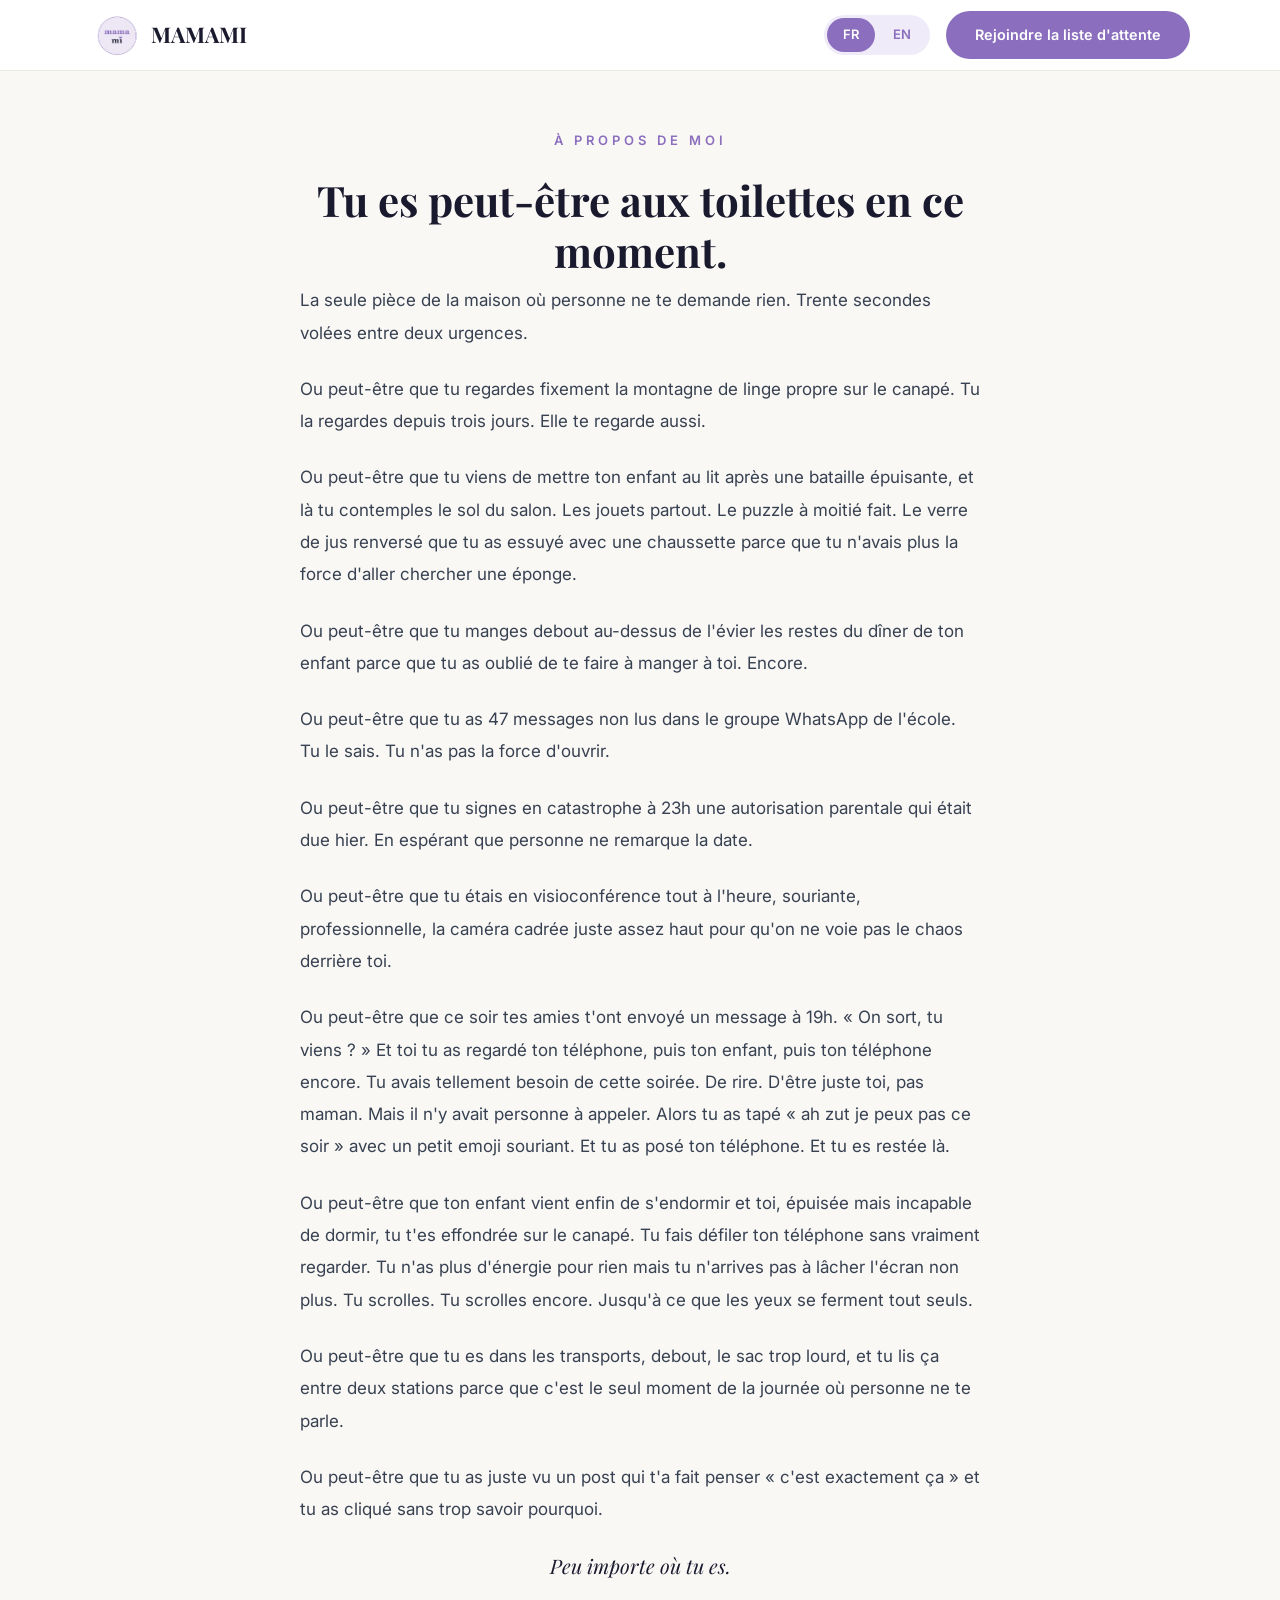
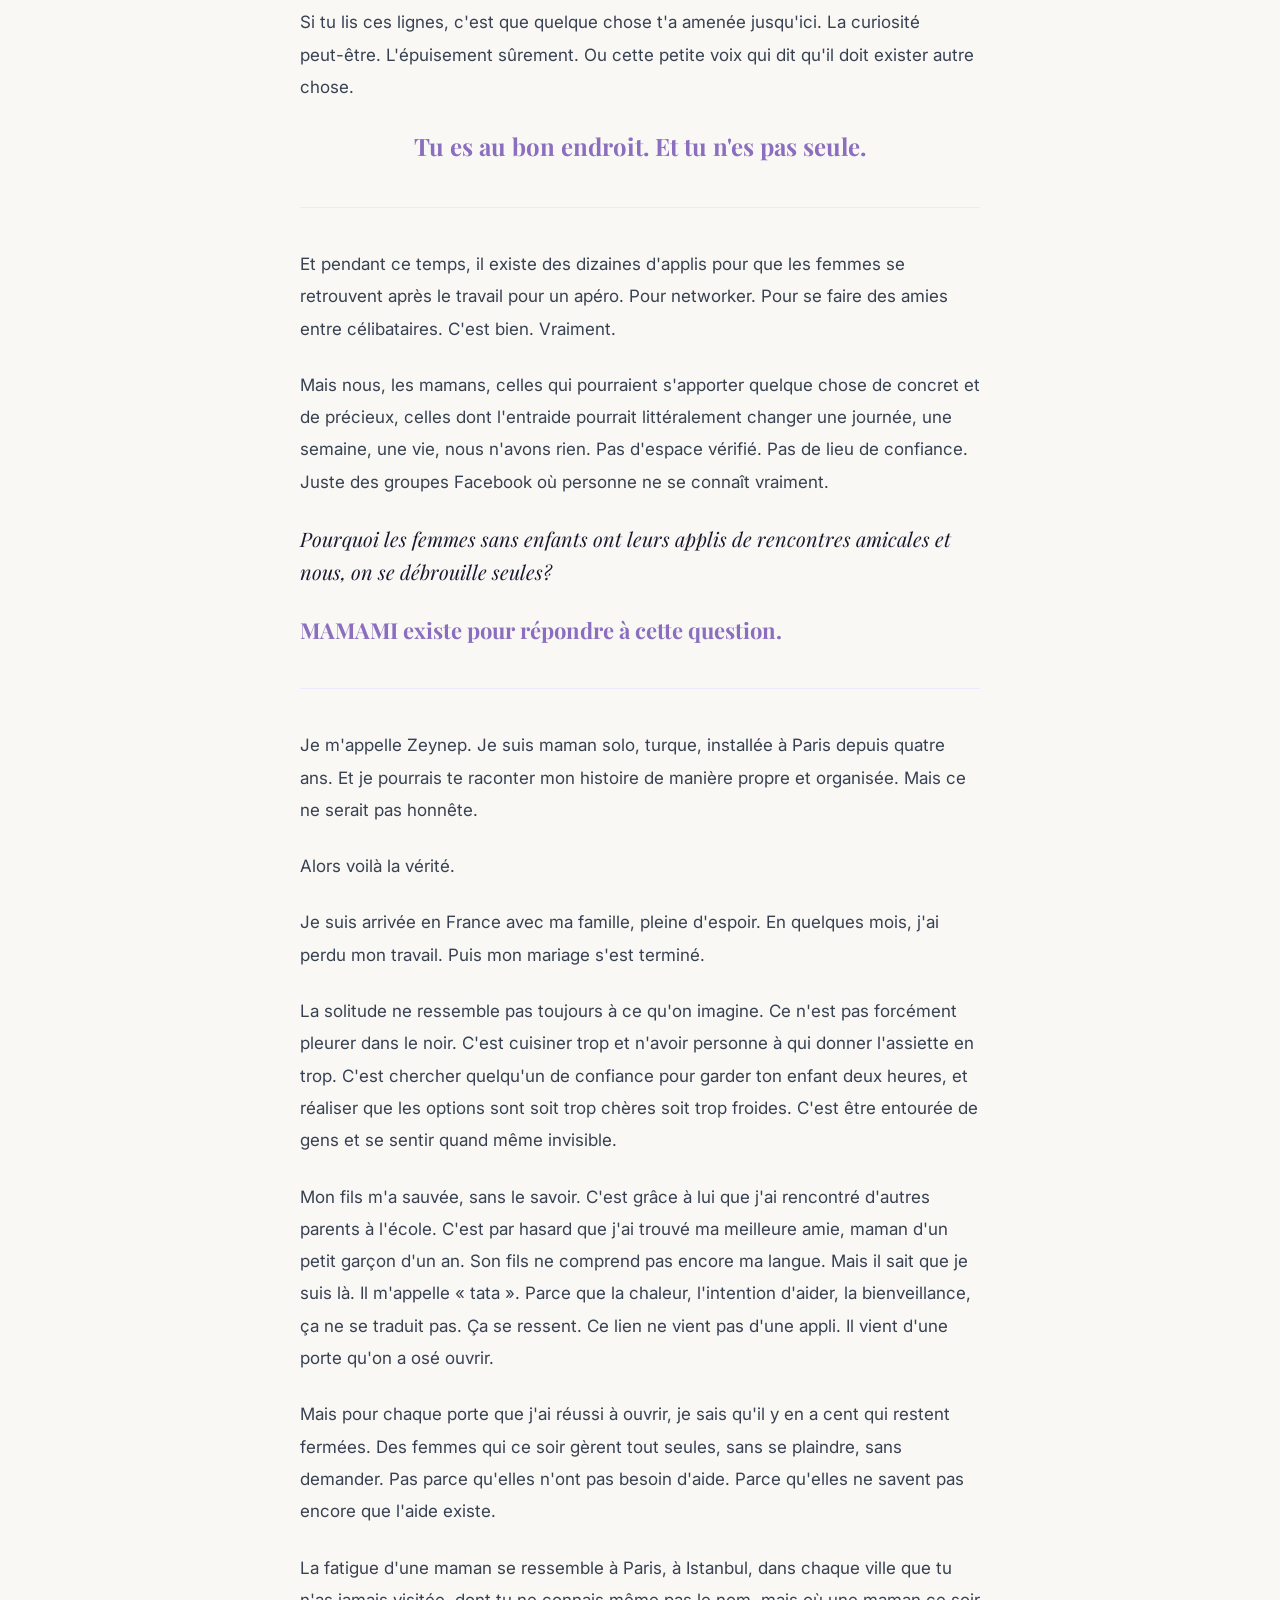
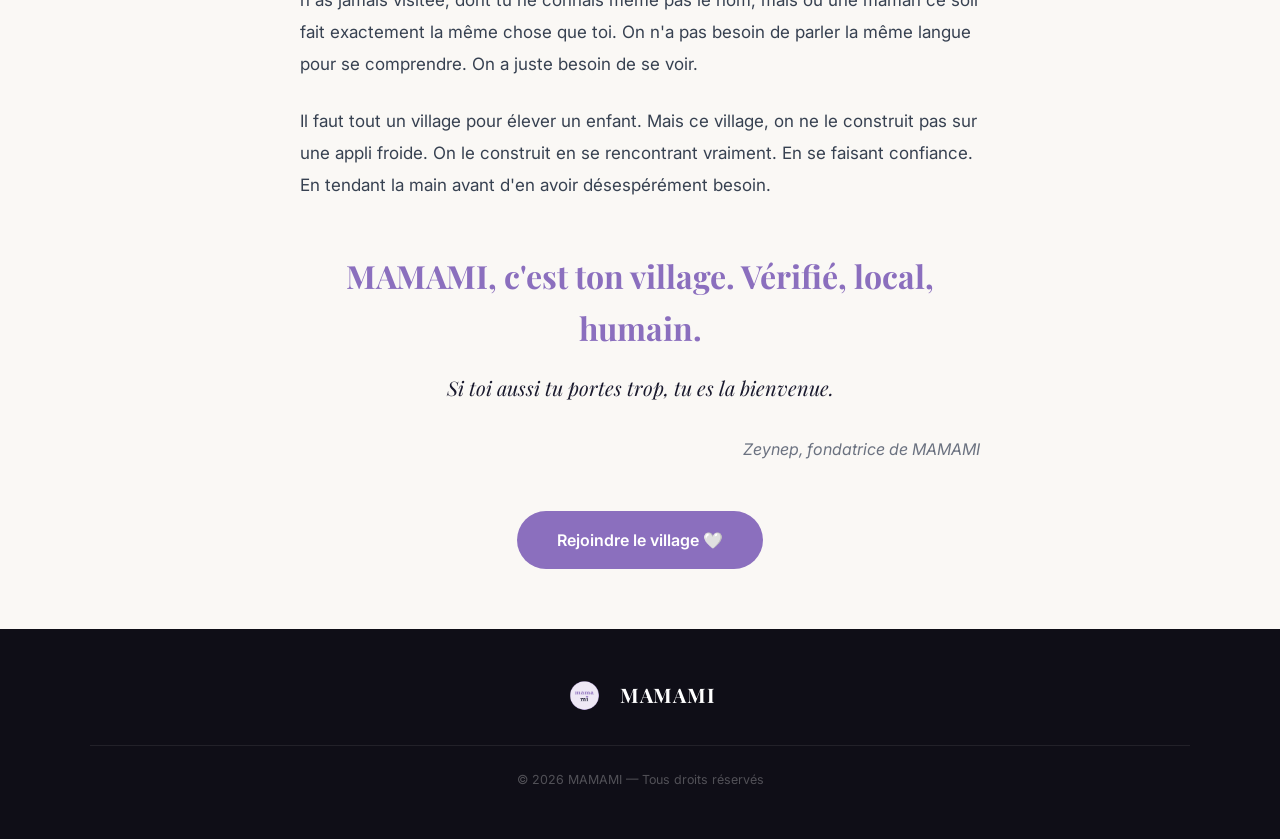
==== commit 7b76df3c: "Remove Notre histoire link from fondatrice.html nav" ====
--- a/fondatrice.html
+++ b/fondatrice.html
@@ -113,7 +113,6 @@
       <span data-i18n="logo">MAMAMI</span>
     </a>
     <div style="display:flex;align-items:center;gap:1.5rem;">
-      <a href="fondatrice.html" style="font-family:var(--f-sans);font-size:.92rem;font-weight:500;color:var(--text);" data-i18n="nav-histoire">Notre histoire</a>
       <div style="display:flex;align-items:center;gap:1rem;">
         <div style="display:flex;align-items:center;background:#F0EBF8;border-radius:50px;padding:3px;gap:2px;">
           <button id="btn-fr" onclick="setLang('fr')" style="border:none;cursor:pointer;padding:6px 16px;border-radius:50px;font-size:13px;font-weight:600;font-family:Inter,sans-serif;background:#8B6FBE;color:white;transition:all 0.2s;">FR</button>
@@ -194,7 +193,6 @@
   fr: {
     'logo':         'MAMAMI',
     'nav-cta':      "Rejoindre la liste d'attente",
-    'nav-histoire': 'Notre histoire',
     'footer-copy':  '© 2026 MAMAMI — Tous droits réservés',
     'f-title':        'À propos de moi',
     'f-h1':           'Tu es peut-être aux toilettes en ce moment.',
@@ -232,7 +230,6 @@
   en: {
     'logo':         'MAMAMI',
     'nav-cta':      'Join the waitlist',
-    'nav-histoire': 'Our story',
     'footer-copy':  '© 2026 MAMAMI — All rights reserved',
     'f-title':        'About me',
     'f-h1':           "Maybe you're on the toilet right now.",
